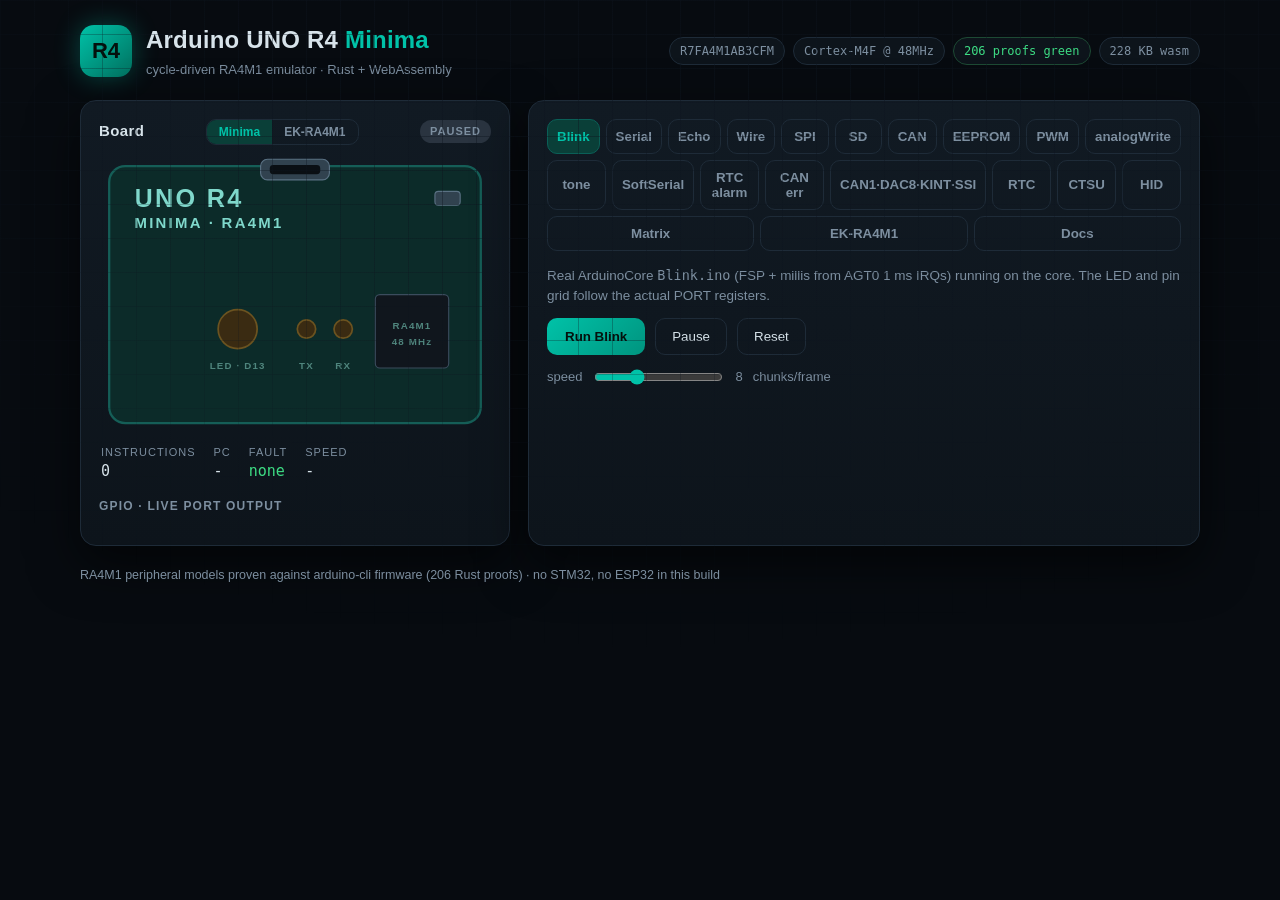
==== demo/index.html @ 968eb348 "Audit: SSI1 slot+proof, GPT OPS/POEG + R_DMA stubs+proof (206+79 green) Full R7FA4M1AB.h census: eve" ====
<!DOCTYPE html>
<html lang="en">
<head>
<meta charset="utf-8">
<meta name="viewport" content="width=device-width, initial-scale=1">
<link rel="icon" href="data:image/svg+xml,%3Csvg xmlns='http://www.w3.org/2000/svg' viewBox='0 0 64 64'%3E%3Crect width='64' height='64' rx='14' fill='%230e7490'/%3E%3Ctext x='32' y='42' font-family='monospace' font-size='28' font-weight='bold' text-anchor='middle' fill='white'%3ER4%3C/text%3E%3C/svg%3E">
<title>UNO R4 Minima — In-Browser Emulator</title>
<link rel="stylesheet" href="styles.css">
</head>
<body>
<div class="bg-grid"></div>
<header class="topbar">
  <div class="brand">
    <div class="brand-mark">R4</div>
    <div>
      <h1>Arduino UNO R4 <span>Minima</span></h1>
      <p class="sub">cycle-driven RA4M1 emulator &middot; Rust + WebAssembly</p>
    </div>
  </div>
  <div class="badges">
    <span class="badge">R7FA4M1AB3CFM</span>
    <span class="badge">Cortex-M4F @ 48MHz</span>
    <span class="badge ok">206 proofs green</span>
    <span class="badge" id="wasm-size">228 KB wasm</span>
  </div>
</header>

<main class="layout">
  <section class="card board-card">
    <div class="card-title">Board
      <span class="seg" role="group" aria-label="board target">
        <button id="tgt-minima" class="seg-btn active">Minima</button><button id="tgt-ek" class="seg-btn">EK-RA4M1</button>
      </span>
      <span id="run-state" class="state paused">paused</span></div>
    <div class="board-wrap">
      <svg class="board" viewBox="0 0 340 240" role="img" aria-label="UNO R4 Minima board">
        <defs>
          <radialGradient id="g">
            <stop offset="0%" stop-color="#ffb02e" stop-opacity="0.9"/>
            <stop offset="100%" stop-color="#ffb02e" stop-opacity="0"/>
          </radialGradient>
        </defs>        <rect x="8" y="8" width="324" height="224" rx="14" class="pcb"/>
        <rect x="8" y="8" width="324" height="224" rx="14" class="pcb-edge"/>
        <text x="30" y="44" class="silk big">UNO R4</text>
        <text x="30" y="62" class="silk">MINIMA &middot; RA4M1</text>
        <!-- USB-C -->
        <rect x="140" y="2" width="60" height="18" rx="6" class="usb"/>
        <rect x="148" y="7" width="44" height="8" rx="3" class="usb-hole"/>
        <!-- pin headers -->
        <g class="pins" id="hdr-top"></g>
        <g class="pins" id="hdr-bottom"></g>
        <!-- reset button -->
        <rect x="292" y="30" width="22" height="12" rx="3" class="btn"/>
        <!-- main LED -->
        <circle id="led-main" cx="120" cy="150" r="17" class="led off"/>
        <circle id="led-glow" cx="120" cy="150" r="26" class="glow off"/>
        <text x="120" y="185" class="silk tiny" text-anchor="middle">LED &middot; D13</text>
        <!-- tx/rx leds -->
        <circle id="led-tx" cx="180" cy="150" r="8" class="led small off"/>
        <text x="180" y="185" class="silk tiny" text-anchor="middle">TX</text>
        <circle id="led-rx" cx="212" cy="150" r="8" class="led small off"/>
        <text x="212" y="185" class="silk tiny" text-anchor="middle">RX</text>
        <!-- mcu -->
        <rect x="240" y="120" width="64" height="64" rx="4" class="mcu"/>
        <text x="272" y="150" class="silk tiny" text-anchor="middle">RA4M1</text>
        <text x="272" y="164" class="silk tiny" text-anchor="middle">48 MHz</text>
      </svg>
    </div>
    <div class="stats">
      <div class="stat"><label>instructions</label><span id="stat-steps">0</span></div>
      <div class="stat"><label>PC</label><span id="stat-pc" class="mono">-</span></div>
      <div class="stat"><label>fault</label><span id="stat-fault" class="mono ok">none</span></div>
      <div class="stat"><label>speed</label><span id="stat-mips" class="mono">-</span></div>
    </div>
    <div class="gpio">
      <div class="card-title small">GPIO &middot; live PORT output</div>
      <div id="gpio-grid" class="gpio-grid"></div>
    </div>
  </section>

  <section class="card io-card">
    <div class="tabs" role="tablist">
      <button class="tab active" data-tab="blink" role="tab">Blink</button>
      <button class="tab" data-tab="serial" role="tab">Serial</button>
      <button class="tab" data-tab="echo" role="tab">Echo</button>
      <button class="tab" data-tab="wire" role="tab">Wire</button>
      <button class="tab" data-tab="spi" role="tab">SPI</button>
      <button class="tab" data-tab="sd" role="tab">SD</button>
      <button class="tab" data-tab="can" role="tab">CAN</button>
      <button class="tab" data-tab="eep" role="tab">EEPROM</button>
      <button class="tab" data-tab="pwm" role="tab">PWM</button>
      <button class="tab" data-tab="aw" role="tab">analogWrite</button>
      <button class="tab" data-tab="tone" role="tab">tone</button>
      <button class="tab" data-tab="sser" role="tab">SoftSerial</button>
      <button class="tab" data-tab="rtcalm" role="tab">RTC alarm</button>
      <button class="tab" data-tab="canbo" role="tab">CAN err</button>
      <button class="tab" data-tab="misc" role="tab">CAN1·DAC8·KINT·SSI</button>
      <button class="tab" data-tab="rtc" role="tab">RTC</button>
      <button class="tab" data-tab="ctsu" role="tab">CTSU</button>
      <button class="tab" data-tab="hid" role="tab">HID</button>
      <button class="tab" data-tab="matrix" role="tab">Matrix</button>
      <button class="tab" data-tab="ek" role="tab">EK-RA4M1</button>
      <button class="tab" data-tab="docs" role="tab">Docs</button>
    </div>

    <div class="tabpane active" id="pane-blink">
      <p class="desc">Real ArduinoCore <span class="mono">Blink.ino</span> (FSP + millis from AGT0 1&nbsp;ms IRQs) running on the core. The LED and pin grid follow the actual PORT registers.</p>
      <div class="row">
        <button id="btn-blink-run" class="btn-acc">Run Blink</button>
        <button id="btn-pause" class="btn-ghost">Pause</button>
        <button id="btn-reset" class="btn-ghost">Reset</button>
      </div>
      <label class="slider">speed <input id="speed" type="range" min="1" max="24" value="8"> <span id="speed-v">8</span> chunks/frame</label>
    </div>

    <div class="tabpane" id="pane-serial">
      <p class="desc">Real <span class="mono">Serial</span> sketch over emulated USBFS: the page plays virtual host (attach &rarr; reset &rarr; descriptors &rarr; line coding &rarr; DTR), then <span class="mono">Serial.println("hello")</span> lands here.</p>
      <div class="row">
        <button id="btn-serial-run" class="btn-acc">Enumerate &amp; run</button>
        <button id="btn-serial-stop" class="btn-ghost">Stop</button>
      </div>
      <ol id="enum-steps" class="enum"></ol>
      <div id="term" class="term" aria-live="polite"></div>
    </div>

    <div class="tabpane" id="pane-echo">
      <p class="desc">Echo sketch: bytes you send travel host &rarr; bulk-OUT &rarr; <span class="mono">Serial.read</span> &rarr; <span class="mono">Serial.write</span> &rarr; bulk-IN &rarr; back here. Pipes are discovered from PIPECFG like a real host.</p>
      <div class="row">
        <button id="btn-echo-run" class="btn-acc">Enumerate echo</button>
      </div>
      <div class="row">
        <input id="echo-in" class="textin" placeholder="type bytes to echo…" maxlength="120" disabled>
        <button id="btn-echo-send" class="btn-acc" disabled>Send</button>
      </div>
      <div id="echo-log" class="term small"></div>
    </div>

    <div class="tabpane" id="pane-wire">
      <p class="desc">Wire master (IIC1) vs a bare-metal slave (IIC0 @ <span class="mono">0x42</span>): the master writes <span class="mono">0xBE</span>, the slave replies <span class="mono">0xEF</span>. Flags below are live MMIO — data registers are never touched (reading one would eat the firmware's byte).</p>
      <div class="row">
        <button id="btn-wire-run" class="btn-acc">Run Wire demo</button>
      </div>
      <ol id="wire-steps" class="enum"></ol>
      <div id="wire-verdict" class="term small"></div>
    </div>

    <div class="tabpane" id="pane-spi">
      <p class="desc">SPI0 master vs SPI1 slave on one chip: the slave stages <span class="mono">0x5A</span>, the master shifts <span class="mono">0xA5</span> — both bytes cross in one exchange. Status below is live MMIO.</p>
      <div class="row">
        <button id="btn-spi-run" class="btn-acc">Run SPI demo</button>
      </div>
      <ol id="spi-steps" class="enum"></ol>
      <div id="spi-verdict" class="term small"></div>
    </div>

    <div class="tabpane" id="pane-sd">
      <p class="desc">Virtual SD card in SPI mode: Arduino SPI runs the real init (CMD0/CMD8/ACMD41), reads block 0 (MBR signature), writes a pattern to block 1 and reads it back. The dump below is read straight off the virtual card afterwards.</p>
      <div class="row">
        <button id="btn-sd-run" class="btn-acc">Run SD demo</button>
      </div>
      <ol id="sd-steps" class="enum"></ol>
      <div id="sd-verdict" class="term small"></div>
    </div>

    <div class="tabpane" id="pane-can">
      <p class="desc">CAN0 self-test loopback into the RX FIFO: mailbox 0 transmits (SID <span class="mono">0x123</span>), the frame lands in the FIFO and is read back through the MB24 port. FIFO reads below never pop — only the firmware's RFPCR write does.</p>
      <div class="row">
        <button id="btn-can-run" class="btn-acc">Run CAN demo</button>
      </div>
      <ol id="can-steps" class="enum"></ol>
      <div id="can-verdict" class="term small"></div>
    </div>

    <div class="tabpane" id="pane-eep">
      <p class="desc">Arduino EEPROM library on the dataflash window: two bytes go through the real FSP erase/program path and are read back from <span class="mono">0x40100000</span> itself. The bytes below are live dataflash reads.</p>
      <div class="row">
        <button id="btn-eep-run" class="btn-acc">Run EEPROM demo</button>
      </div>
      <ol id="eep-steps" class="enum"></ol>
      <div id="eep-verdict" class="term small"></div>
    </div>

    <div class="tabpane" id="pane-pwm">
      <p class="desc">GPT0 PWM at 25% duty on D6 (P106): the pin follows the timer's compare output live — the grid cell blinks and the measured duty is shown. An LED cannot show duty, so the numbers are the verdict.</p>
      <div class="row">
        <button id="btn-pwm-run" class="btn-acc">Run PWM demo</button>
      </div>
      <ol id="pwm-steps" class="enum"></ol>
      <div id="pwm-verdict" class="term small"></div>
    </div>

    <div class="tabpane" id="pane-aw">
      <p class="desc">Real ArduinoCore <span class="mono">analogWrite(6, 64)</span> on GPT0 (490&nbsp;Hz, 8-bit): the sketch hits <span class="mono">R_GPT_DutyCycleSet</span>, which programs the GTCCRD buffer with GTBER transfer — the live GTPR/GTCCRB/GTIOR below are the verdict (bare-metal duty waveform is measured in the PWM tab).</p>
      <div class="row">
        <button id="btn-aw-run" class="btn-acc">Run analogWrite demo</button>
      </div>
      <ol id="aw-steps" class="enum"></ol>
      <div id="aw-verdict" class="term small"></div>
    </div>

    <div class="tabpane" id="pane-tone">
      <p class="desc">Real ArduinoCore <span class="mono">tone(LED_BUILTIN, 440)</span>: an FspTimer in PERIODIC mode toggles D13 from its overflow IRQ. The LED and grid cell follow live — the toggle is the verdict.</p>
      <div class="row">
        <button id="btn-tone-run" class="btn-acc">Run tone demo</button>
      </div>
      <ol id="tone-steps" class="enum"></ol>
      <div id="tone-verdict" class="term small"></div>
    </div>

    <div class="tabpane" id="pane-sser">
      <p class="desc">Real ArduinoCore <span class="mono">SoftwareSerial</span> loopback at 9600 baud: TX on D3 (P104) is wired on-page to RX on D2 (P105, IRQ0); GPT4/GPT5 timers plus DMAC0/DMAC1 move one PCNTR sample per half-bit. The sketch sends <span class="mono">0xA5</span> and prints <span class="mono">got=A5</span> on Serial1 — the terminal below shows it.</p>
      <div class="row">
        <button id="btn-sser-run" class="btn-acc">Run SoftSerial demo</button>
      </div>
      <ol id="sser-steps" class="enum"></ol>
      <div id="sser-verdict" class="term small"></div>
    </div>

    <div class="tabpane" id="pane-rtcalm">
      <p class="desc">Real ArduinoCore <span class="mono">RTC.setAlarmCallback</span> (seconds-match at :00): the sketch sets 11:59:55 and the alarm callback lights D13 when the match crosses. The register verdict is edge-latched — one IRQ per :00 crossing, not a level re-fire.</p>
      <div class="row">
        <button id="btn-rtcalm-run" class="btn-acc">Run RTC alarm demo</button>
      </div>
      <ol id="rtcalm-steps" class="enum"></ol>
      <div id="rtcalm-verdict" class="term small"></div>
    </div>

    <div class="tabpane" id="pane-canbo">
      <p class="desc">CAN bus-off recovery on the real Arduino_CAN stack: the sketch transmits in a loop and checks <span class="mono">isError()</span>. The page injects a TX error storm (TEC saturates, BOEF latches), recovers via halt&rarr;operation (counters reset, TX completes again). The LED is the verdict.</p>
      <div class="row">
        <button id="btn-canbo-run" class="btn-acc">Run CAN error demo</button>
      </div>
      <ol id="canbo-steps" class="enum"></ol>
      <div id="canbo-verdict" class="term small"></div>
    </div>

    <div class="tabpane" id="pane-misc">
      <p class="desc">Four small bare-metal proofs with no Arduino consumer, each ending on the LED: CAN1 polled self-test loopback (no ELC events on CAN1), DAC8 retain + DAM gate, KINT key-3 press via the virtual key jig, SSI0 TX-drain/RX-pattern round-trip. One runner, four verdicts.</p>
      <div class="row">
        <button id="btn-misc-run" class="btn-acc">Run CAN1·DAC8·KINT·SSI demo</button>
      </div>
      <ol id="misc-steps" class="enum"></ol>
      <div id="misc-verdict" class="term small"></div>
    </div>

    <div class="tabpane" id="pane-rtc">
      <p class="desc">Real-time clock on real FSP: the sketch sets 11:59:58 and the core ticks seconds. The clock below is read live from the BCD counters — watch it roll over to 12:00.</p>
      <div class="row">
        <button id="btn-rtc-run" class="btn-acc">Run RTC demo</button>
      </div>
      <div id="rtc-clock" class="term small">--:--:--</div>
      <ol id="rtc-steps" class="enum"></ol>
      <div id="rtc-verdict" class="term small"></div>
    </div>

    <div class="tabpane" id="pane-ctsu">
      <p class="desc">Capacitive touch in mutual mode (RX ch5 / TX ch3): trigger, read the sensor + reference counters live, compare against the deterministic default. No touch hardware needed.</p>
      <div class="row">
        <button id="btn-ctsu-run" class="btn-acc">Run CTSU demo</button>
      </div>
      <ol id="ctsu-steps" class="enum"></ol>
      <div id="ctsu-verdict" class="term small"></div>
    </div>

    <div class="tabpane" id="pane-hid">
      <p class="desc">USB HID keyboard through real TinyUSB: enumerate (CDC+HID), read the boot-keyboard report descriptor, send SET_IDLE — then the sketch's 'a' key report arrives on the interrupt pipe and the key shows below.</p>
      <div class="row">
        <button id="btn-hid-run" class="btn-acc">Enumerate HID keyboard</button>
      </div>
      <ol id="hid-steps" class="enum"></ol>
      <div id="hid-key" class="term small">-</div>
      <div id="hid-verdict" class="term small"></div>
    </div>

    <div class="tabpane" id="pane-matrix">
      <p class="desc">12&times;8 LED matrix, charlieplexed on real GPIO (the same 11 pins as hardware): the sketch multiplexes a smiley faster than the eye. The grid below accumulates lit LEDs with persistence — like vision does. No panel on Minima; the pattern is the verdict.</p>
      <div class="row">
        <button id="btn-matrix-run" class="btn-acc">Run Matrix demo</button>
      </div>
      <div id="matrix-grid" class="matrix-grid"></div>
      <ol id="matrix-steps" class="enum"></ol>
      <div id="matrix-verdict" class="term small"></div>
    </div>

    <div class="tabpane" id="pane-ek">
      <p class="desc">Bare-metal EK-RA4M1 target (R7FA4M1AB3CFP, same RA4M1 silicon as Minima in a 100-pin LQFP): no Arduino bootloader — flash boots at <span class="mono">0x00000000</span> — and the user LED1 is on <span class="mono">P106</span> (EK manual &sect;5.4.4), not Minima's P111/D13. This runs the zero-boot P106 proof live; flip the Board selector above to EK-RA4M1 to watch LED1 follow PORT1.6 on the grid.</p>
      <div class="row">
        <button id="btn-ek-run" class="btn-acc">Run EK-RA4M1 demo</button>
      </div>
      <ol id="ek-steps" class="enum"></ol>
      <div id="ek-verdict" class="term small"></div>
    </div>

    <div class="tabpane" id="pane-docs">
      <p class="desc">What this emulator covers: every row is a feature of the Arduino UNO R4 Minima variant (RA4M1), whether the silicon has it, what the emulator does with it, and how it is proven. Full proofs live in the repo (<span class="mono">cargo test</span>, 206 + 79 green).</p>
      <div class="doctable-wrap"><table class="doctable">
        <thead><tr><th>Feature</th><th>Minima HW</th><th>Status</th><th>Proof / note</th></tr></thead>
        <tbody>
        <tr><td>Cortex-M4F CPU</td><td>yes</td><td class="st-done">Done</td><td>128 legacy decoder tests</td></tr>
        <tr><td>NVIC / SysTick / SCB / MPU / FPU</td><td>yes</td><td class="st-done">Done</td><td>reused ARM models; VTOR keeps bits[31:7]</td></tr>
        <tr><td>SYSTEM / MSTP / ICU / ELC</td><td>yes</td><td class="st-done">Done</td><td>IELSR routing incl. DTCE; pin-edge injection</td></tr>
        <tr><td>PORT + PFS GPIO</td><td>yes</td><td class="st-done">Done</td><td>real PCNTR layout; live grid on this page</td></tr>
        <tr><td>attachInterrupt</td><td>yes</td><td class="st-done">Done</td><td>all 16 lines, button-sketch proof</td></tr>
        <tr><td>SCI0-9 UART</td><td>yes</td><td class="st-done">Done</td><td>byte-exact; Serial + Serial1 (SCI2) proofs</td></tr>
        <tr><td>SCI simple-SPI</td><td>yes</td><td class="st-done">Done</td><td>shift + loopback jig</td></tr>
        <tr><td>SPI0/1 master</td><td>yes (D11-13 = ch1)</td><td class="st-done">Done</td><td>polled SPRF + loopback; SPI tab</td></tr>
        <tr><td>SPI slave</td><td>mode</td><td class="st-done">Done</td><td>MSTR=0 staging + exchange; SPI tab</td></tr>
        <tr><td>Virtual SD (SPI mode)</td><td>card-dependent</td><td class="st-done">Done</td><td>CMD0/8/55/41/58/17/24; SD tab + MBR dump</td></tr>
        <tr><td>I2C master</td><td>yes (Wire = IIC1)</td><td class="st-done">Done</td><td>EEPROM slave @0x50; Wire tab</td></tr>
        <tr><td>I2C slave</td><td>mode</td><td class="st-done">Done</td><td>shared-bus fabric; Wire tab</td></tr>
        <tr><td>GPT0-13</td><td>yes</td><td class="st-done">Done</td><td>real offsets; wrap/compare/overflow events</td></tr>
        <tr><td>GPT PWM output</td><td>yes (D3/D5/D6/D9/D10/D11)</td><td class="st-done">Done</td><td>GTIO function 0 via PFS; 25% duty on D6; PWM tab</td></tr>
        <tr><td>AGT0-5</td><td>yes</td><td class="st-done">Done</td><td>1 ms IRQs drive millis() in Blink</td></tr>
        <tr><td>ADC14 / DAC12 / RTC+alarm</td><td>yes</td><td class="st-done">Done</td><td>convert, retained output, BCD rollover + event 38</td></tr>
        <tr><td>DMAC memcopy / DTC repeat</td><td>yes</td><td class="st-done">Done</td><td>sync path; GPT-&gt;DAC firmware proof</td></tr>
        <tr><td>WDT / IWDT</td><td>yes</td><td class="st-done">Done</td><td>refresh-holds + expiry-latches proofs</td></tr>
        <tr><td>CRC / DOC / OPAMP / ACMP</td><td>yes</td><td class="st-done">Done</td><td>IEEE-802.3, follower + compare</td></tr>
        <tr><td>USBFS CDC serial</td><td>yes (native USB)</td><td class="st-done">Done</td><td>enumerate / hello / echo; Serial + Echo tabs</td></tr>
        <tr><td>USB HID keyboard</td><td>yes</td><td class="st-done">Done</td><td>report descriptor + INT-IN report proof</td></tr>
        <tr><td>USB suspend / resume</td><td>yes</td><td class="st-done">Done</td><td>DVSQ SUSPx, RESM, weak-callback proof</td></tr>
        <tr><td>CTSU self + mutual touch</td><td>yes</td><td class="st-done">Done</td><td>counters + END event</td></tr>
        <tr><td>CAN0 mailbox + FIFO + errors</td><td>yes (CAN1: no events)</td><td class="st-done">Done</td><td>loopback, MB24 FIFO, isError proof; CAN tab</td></tr>
        <tr><td>analogWrite (GPT0 PWM API)</td><td>yes (D6 = GTIOCB)</td><td class="st-done">Done</td><td>GTCCRD buffer + GTBER transfer; analogWrite tab</td></tr>
        <tr><td>tone() (GPT PERIODIC IRQ)</td><td>yes</td><td class="st-done">Done</td><td>440 Hz toggle on D13; tone tab</td></tr>
        <tr><td>SoftwareSerial 9600 loopback</td><td>lib (GPIO+GPT+DMAC)</td><td class="st-done">Done</td><td>0xA5 TX→RX via soft wire; SoftSerial tab</td></tr>
        <tr><td>CAN1 mailbox</td><td>yes (no ELC events)</td><td class="st-done">Done</td><td>polled self-test loopback proof</td></tr>
        <tr><td>DAC8 8-bit</td><td>yes (no Arduino API)</td><td class="st-done">Done</td><td>retain + DAM gate proof</td></tr>
        <tr><td>TSN calibration</td><td>yes</td><td class="st-done">Done</td><td>fixed trim constants proof</td></tr>
        <tr><td>SLCDC segment LCD</td><td>yes (no panel)</td><td class="st-done">Done</td><td>regs + 64B display RAM proof</td></tr>
        <tr><td>KINT key interrupt</td><td>yes</td><td class="st-done">Done</td><td>key-press jig into event 69 + proof</td></tr>
        <tr><td>SSI0 audio FIFO</td><td>yes (I2S lib broken)</td><td class="st-done">Done</td><td>TX drain + RX pattern proof</td></tr>
        <tr><td>SSI1 audio FIFO</td><td>yes (FSP mask = SSI0 only)</td><td class="st-done">Done</td><td>same model, own slot/FIFOs; register proof</td></tr>
        <tr><td>GPT OPS / POEG0-3 / R_DMA</td><td>stubs (no Arduino consumer)</td><td class="st-done">Done</td><td>accept-and-retain; register proof</td></tr>
        <tr><td>LED matrix 12x8</td><td>GPIO-driven</td><td class="st-done">Done</td><td>charlieplex render; smiley proof + Matrix tab</td></tr>
        <tr><td>Dataflash 8KB + FACI</td><td>yes</td><td class="st-done">Done</td><td>program/erase/blankcheck; EEPROM tab</td></tr>
        <tr><td>Arduino EEPROM lib</td><td>via dataflash</td><td class="st-done">Done</td><td>round-trip proof; EEPROM tab</td></tr>
        <tr><td>I2S audio (SSI)</td><td>no driver</td><td class="st-no">Left</td><td>in-tree I2S lib does not compile (no r_i2s_api.h)</td></tr>
        <tr><td>USB MSC storage</td><td>no</td><td class="st-no">Left</td><td>no Arduino lib; CFG_TUD_MSC=0</td></tr>
        <tr><td>FAT / LittleFS on-chip</td><td>constrained</td><td class="st-no">Left</td><td>FAT needs ≥32KB; LFS metadata exceeds 8KB dataflash</td></tr>
        <tr><td>SDHI 4-bit SD host</td><td>no (not on RA4M1)</td><td class="st-no">Left</td><td>no peripheral; SDCard lib unpackaged</td></tr>
        <tr><td>RTC alarm (Arduino lib)</td><td>yes</td><td class="st-done">Done</td><td>setAlarmCallback :00 match + callback; RTC alarm tab</td></tr>
        <tr><td>CAN bus-off recovery</td><td>yes</td><td class="st-done">Done</td><td>BOEF + halt-clear + TX again; CAN err tab</td></tr>
        <tr><td>EK-RA4M1 bare-metal target</td><td>eval kit (same silicon)</td><td class="st-done">Done</td><td>zero-boot + P106 LED1; EK-RA4M1 tab + board selector</td></tr>
        <tr><td>WiFi / ESP32-S3</td><td>WiFi board only</td><td class="st-part">Parked</td><td>waiting on S3 code</td></tr>
        <tr><td>CAN1 / DAC8 / TSN / LCD / KINT</td><td>no / unused</td><td class="st-part">Unmapped</td><td>deliberate; Arduino boot touches none</td></tr>
        </tbody>
      </table></div>
      <p class="desc">Verify locally: <span class="mono">cargo test --manifest-path core/ra4m1-periph-wasm/Cargo.toml --lib -- --test-threads=1</span> and the small core likewise. Every Demo tab above replays its proof firmware live in this page.</p>
    </div>

    <div id="banner" class="banner hidden"></div>
  </section>
</main>

<footer>
  <span>RA4M1 peripheral models proven against arduino-cli firmware (206 Rust proofs) &middot; no STM32, no ESP32 in this build</span>
</footer>

<script type="module" src="app.js"></script>
</body>
</html>
---- demo/styles.css ----
:root {
  --bg: #070b10;
  --panel: #0d141b;
  --panel2: #111a23;
  --line: #1e2b38;
  --ink: #d7e3ea;
  --dim: #7d8fa0;
  --teal: #00c2a8;
  --teal-dim: #0a5f57;
  --amber: #ffb02e;
  --red: #ff5d5d;
  --green: #3ddc84;
  --mono: ui-monospace, "Cascadia Mono", "JetBrains Mono", Menlo, Consolas, monospace;
}
* { box-sizing: border-box; }
body {
  margin: 0; background: var(--bg); color: var(--ink);
  font: 15px/1.5 -apple-system, "Segoe UI", Inter, Roboto, sans-serif;
  min-height: 100vh;
}
.bg-grid {
  position: fixed; inset: 0; pointer-events: none;
  background-image: linear-gradient(#0e162066 1px, transparent 1px),
    linear-gradient(90deg, #0e162066 1px, transparent 1px);
  background-size: 34px 34px;
  mask-image: radial-gradient(ellipse 90% 80% at 50% 0%, black 30%, transparent 90%);
}
.topbar {
  display: flex; justify-content: space-between; align-items: center;
  gap: 16px; flex-wrap: wrap;
  padding: 22px 30px 14px; max-width: 1180px; margin: 0 auto;
}
.brand { display: flex; gap: 14px; align-items: center; }
.brand-mark {
  width: 52px; height: 52px; border-radius: 14px;
  background: linear-gradient(135deg, #00c2a8, #00705f);
  color: #04110d; font-weight: 800; font-size: 22px;
  display: flex; align-items: center; justify-content: center;
  box-shadow: 0 0 26px #00c2a855;
}
h1 { font-size: 24px; margin: 0; letter-spacing: .2px; }
h1 span { color: var(--teal); font-weight: 600; }
.sub { margin: 2px 0 0; color: var(--dim); font-size: 13px; }
.badges { display: flex; gap: 8px; flex-wrap: wrap; }
.badge {
  font-size: 12px; color: var(--dim); border: 1px solid var(--line);
  padding: 4px 10px; border-radius: 20px; background: var(--panel);
  font-family: var(--mono);
}
.badge.ok { color: var(--green); border-color: #1d4a34; }
.layout {
  display: grid; grid-template-columns: 430px 1fr; gap: 18px;
  max-width: 1180px; margin: 0 auto; padding: 6px 30px 20px;
}
@media (max-width: 980px) { .layout { grid-template-columns: 1fr; } }
.card {
  background: linear-gradient(180deg, var(--panel2), var(--panel));
  border: 1px solid var(--line); border-radius: 16px;
  padding: 18px; box-shadow: 0 18px 50px #0009;
}
.card-title { font-weight: 700; letter-spacing: .4px; margin-bottom: 12px; display: flex; justify-content: space-between; align-items: center; }
.card-title.small { font-size: 12px; color: var(--dim); text-transform: uppercase; letter-spacing: 1.2px; }
.seg { display: inline-flex; border: 1px solid var(--line); border-radius: 10px; overflow: hidden; }
.seg-btn { background: transparent; border: 0; color: var(--dim); font-weight: 700; font-size: 12px; padding: 5px 12px; cursor: pointer; }
.seg-btn.active { background: #0a3f38; color: var(--teal); }
.mono { font-family: var(--mono); }
.state { font-size: 11px; padding: 3px 10px; border-radius: 12px; text-transform: uppercase; letter-spacing: 1px; }
.state.paused { background: #2a3440; color: var(--dim); }
.state.running { background: #0a3f38; color: var(--teal); box-shadow: 0 0 12px #00c2a844; }
.state.fault { background: #4a1717; color: var(--red); }
.board-wrap { display: flex; justify-content: center; }
.board { width: 100%; max-width: 390px; }
.pcb { fill: #0c2b29; }
.pcb-edge { fill: none; stroke: #155e57; stroke-width: 2; }
.silk { fill: #7fd8cb; font: 600 13px sans-serif; letter-spacing: 2px; }
.silk.tiny { font-size: 8.5px; letter-spacing: 1px; fill: #4f857d; }
.silk.big { font-size: 22px; font-weight: 800; }
.usb { fill: #31424f; stroke: #5a7183; }
.usb-hole { fill: #0a0f14; }
.pins circle { fill: #c9a227; }
.btn { fill: #31424f; stroke: #5a7183; }
.mcu { fill: #10161d; stroke: #3b4c5d; }
.led { fill: #3a2b12; stroke: #6b5320; stroke-width: 1.5; transition: fill .12s; }
.led.on { fill: var(--amber); stroke: #ffd88a; }
.led.small.on { fill: #57c7ff; stroke: #bfe9ff; }
.glow { fill: url(#g); opacity: 0; transition: opacity .12s; }
.glow.on { opacity: .85; }
.stats { display: flex; gap: 18px; margin: 12px 2px 4px; }
.stat label { display: block; font-size: 11px; color: var(--dim); text-transform: uppercase; letter-spacing: 1px; }
.stat span { font-family: var(--mono); font-size: 15px; }
.ok { color: var(--green); } .bad { color: var(--red); }
.gpio { margin-top: 14px; }
.gpio-grid { display: grid; grid-template-columns: repeat(16, 1fr); gap: 5px; }
.pin { aspect-ratio: 1; border-radius: 50%; background: #1a2530; border: 1px solid #243140; transition: all .12s; }
.pin.hi { background: var(--amber); border-color: #ffd88a; box-shadow: 0 0 8px #ffb02e88; }
.pin.chg { outline: 1px solid var(--teal); }
.tabs { display: flex; gap: 6px; margin-bottom: 14px; flex-wrap: wrap; }
.tab {
  flex: 1; padding: 9px; border-radius: 10px; border: 1px solid var(--line);
  background: transparent; color: var(--dim); font-weight: 700; cursor: pointer;
}
.tab.active { background: #0a3f38; color: var(--teal); border-color: var(--teal-dim); }
.tabpane { display: none; }
.tabpane.active { display: block; }
.desc { color: var(--dim); font-size: 13.5px; margin: 0 0 12px; }
.row { display: flex; gap: 10px; margin-bottom: 12px; flex-wrap: wrap; }
.btn-acc {
  background: linear-gradient(135deg, #00c2a8, #00947f); border: 0; color: #04110d;
  font-weight: 800; padding: 10px 18px; border-radius: 10px; cursor: pointer;
  white-space: nowrap;
}
.btn-acc:disabled { opacity: .4; cursor: default; }
.btn-ghost {
  background: transparent; border: 1px solid var(--line); color: var(--ink);
  padding: 10px 16px; border-radius: 10px; cursor: pointer;
  white-space: nowrap;
}
.slider { display: flex; align-items: center; gap: 10px; color: var(--dim); font-size: 13px; }
.slider input { accent-color: var(--teal); }
.term {
  background: #05080c; border: 1px solid var(--line); border-radius: 10px;
  font-family: var(--mono); font-size: 13px; min-height: 150px; max-height: 300px;
  overflow-y: auto; padding: 12px; white-space: pre-wrap; color: #9fe8c9;
}
.term.small { min-height: 90px; }
.term .sys { color: #5f7a8c; }
.term .okline { color: var(--green); font-weight: 700; }
.enum { list-style: none; margin: 0 0 12px; padding: 0; font-size: 13px; max-height: 210px; overflow-y: auto; }
.enum li { padding: 3px 0 3px 24px; position: relative; color: var(--dim); }
.enum li::before { content: "○"; position: absolute; left: 4px; color: var(--dim); }
.enum li.run { color: var(--ink); } .enum li.run::before { content: "◌"; color: var(--amber); }
.enum li.done { color: var(--green); } .enum li.done::before { content: "●"; color: var(--green); }
.matrix-grid { display: grid; grid-template-columns: repeat(12, 1fr); gap: 5px; max-width: 340px; margin: 0 0 12px; }
.matrix-grid .mx { aspect-ratio: 1; border-radius: 50%; background: #182633; transition: background 0.08s, box-shadow 0.08s; }
.matrix-grid .mx.hi { background: var(--amber); box-shadow: 0 0 8px var(--amber); }
.doctable-wrap { overflow-x: auto; margin: 0 0 12px; border: 1px solid var(--line); border-radius: 10px; }
.doctable { width: 100%; border-collapse: collapse; font-size: 13px; }
.doctable th, .doctable td { text-align: left; padding: 7px 10px; border-bottom: 1px solid var(--line); vertical-align: top; }
.doctable thead th { color: var(--dim); font-weight: 600; font-size: 12px; text-transform: uppercase; letter-spacing: 0.04em; background: var(--panel2); }
.doctable tbody tr:last-child td { border-bottom: none; }
.doctable td:nth-child(2), .doctable td:nth-child(3) { white-space: nowrap; }
.doctable .st-done { color: var(--green); font-weight: 700; }
.doctable .st-part { color: var(--amber); font-weight: 700; }
.doctable .st-no { color: var(--dim); font-weight: 700; }
.doctable td:nth-child(4) { color: var(--dim); }
.textin {
  flex: 1; background: #05080c; border: 1px solid var(--line); color: var(--ink);
  border-radius: 10px; padding: 10px 12px; font-family: var(--mono); font-size: 13px;
}
.textin:disabled { opacity: .45; }
.banner { margin-top: 12px; padding: 10px 14px; border-radius: 10px; font-size: 13px; }
.banner.hidden { display: none; }
.banner.err { background: #3a1414; border: 1px solid #7a2a2a; color: #ff9d9d; }
.banner.info { background: #0a2f3f; border: 1px solid #1d556e; color: #9adcff; }
footer { max-width: 1180px; margin: 0 auto; padding: 0 30px 26px; color: var(--dim); font-size: 12.5px; }
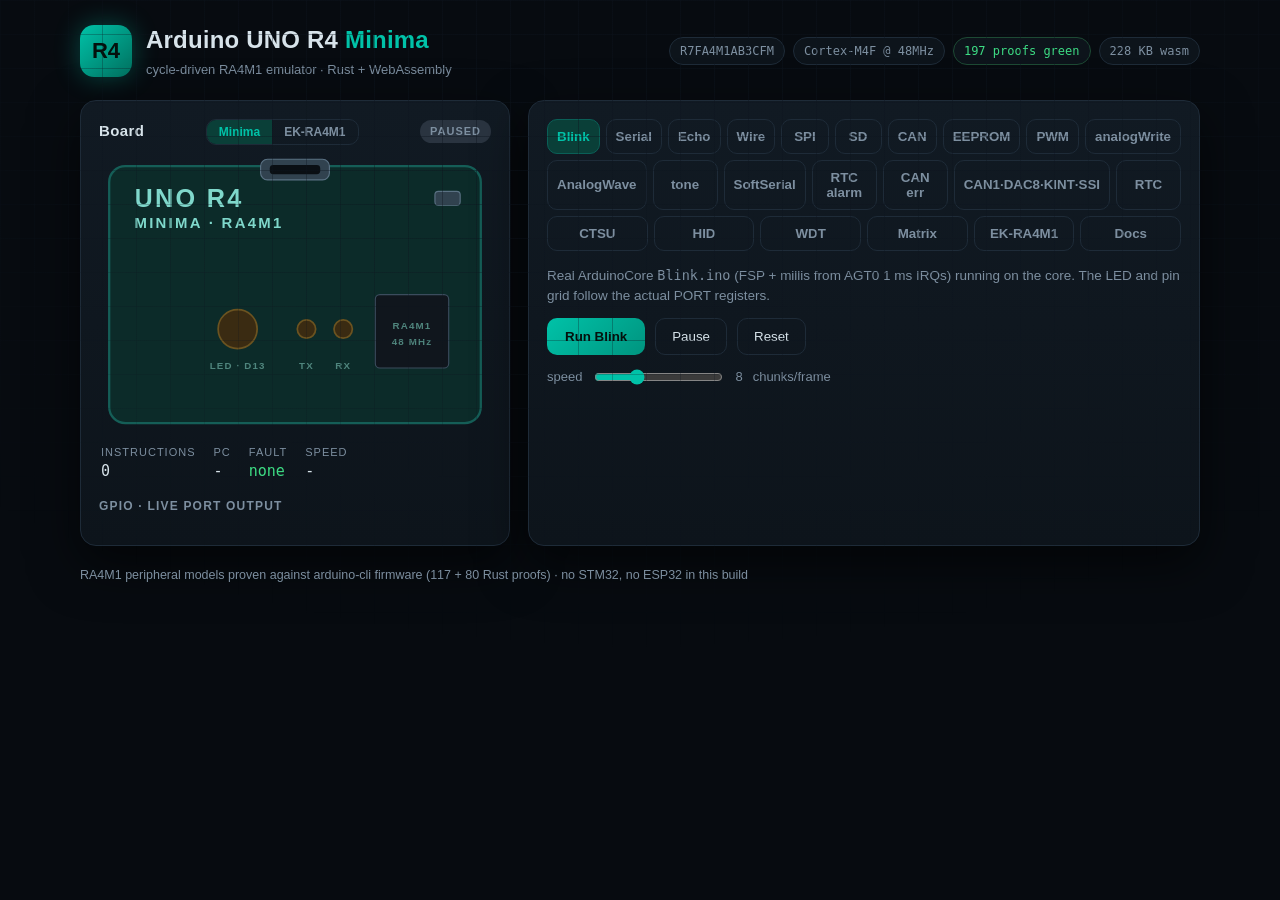
==== commit 036b858d: "Demo: AnalogWave + WDT tabs, Serial suspend/resume tail, doc counts fixed (23 tabs, 117+80)" ====
--- a/demo/index.html
+++ b/demo/index.html
@@ -20,7 +20,7 @@
   <div class="badges">
     <span class="badge">R7FA4M1AB3CFM</span>
     <span class="badge">Cortex-M4F @ 48MHz</span>
-    <span class="badge ok">206 proofs green</span>
+    <span class="badge ok">197 proofs green</span>
     <span class="badge" id="wasm-size">228 KB wasm</span>
   </div>
 </header>
@@ -90,6 +90,7 @@
       <button class="tab" data-tab="eep" role="tab">EEPROM</button>
       <button class="tab" data-tab="pwm" role="tab">PWM</button>
       <button class="tab" data-tab="aw" role="tab">analogWrite</button>
+      <button class="tab" data-tab="aws" role="tab">AnalogWave</button>
       <button class="tab" data-tab="tone" role="tab">tone</button>
       <button class="tab" data-tab="sser" role="tab">SoftSerial</button>
       <button class="tab" data-tab="rtcalm" role="tab">RTC alarm</button>
@@ -98,6 +99,7 @@
       <button class="tab" data-tab="rtc" role="tab">RTC</button>
       <button class="tab" data-tab="ctsu" role="tab">CTSU</button>
       <button class="tab" data-tab="hid" role="tab">HID</button>
+      <button class="tab" data-tab="wdt" role="tab">WDT</button>
       <button class="tab" data-tab="matrix" role="tab">Matrix</button>
       <button class="tab" data-tab="ek" role="tab">EK-RA4M1</button>
       <button class="tab" data-tab="docs" role="tab">Docs</button>
@@ -114,13 +116,15 @@
     </div>
 
     <div class="tabpane" id="pane-serial">
-      <p class="desc">Real <span class="mono">Serial</span> sketch over emulated USBFS: the page plays virtual host (attach &rarr; reset &rarr; descriptors &rarr; line coding &rarr; DTR), then <span class="mono">Serial.println("hello")</span> lands here.</p>
+      <p class="desc">Real <span class="mono">Serial</span> sketch over emulated USBFS: the page plays virtual host (attach &rarr; reset &rarr; descriptors &rarr; line coding &rarr; DTR), then <span class="mono">Serial.println("hello")</span> lands here. Afterwards the bus idles into suspend (LED on) and resumes on activity (LED off) — the suspend/resume verdict.</p>
       <div class="row">
         <button id="btn-serial-run" class="btn-acc">Enumerate &amp; run</button>
         <button id="btn-serial-stop" class="btn-ghost">Stop</button>
       </div>
       <ol id="enum-steps" class="enum"></ol>
       <div id="term" class="term" aria-live="polite"></div>
+      <ol id="susp-steps" class="enum"></ol>
+      <div id="susp-verdict" class="term small"></div>
     </div>
 
     <div class="tabpane" id="pane-echo">
@@ -196,6 +200,15 @@
       </div>
       <ol id="aw-steps" class="enum"></ol>
       <div id="aw-verdict" class="term small"></div>
+    </div>
+
+    <div class="tabpane" id="pane-aws">
+      <p class="desc">Real ArduinoCore <span class="mono">analogWave.sine(10)</span>: an FspTimer PERIODIC overflow drives R_DTC repeat transfers of 24 sine samples into DAC12 DADR — the live DADR readout below is the verdict (the sine value, not a pin).</p>
+      <div class="row">
+        <button id="btn-aws-run" class="btn-acc">Run AnalogWave demo</button>
+      </div>
+      <ol id="aws-steps" class="enum"></ol>
+      <div id="aws-verdict" class="term small"></div>
     </div>
 
     <div class="tabpane" id="pane-tone">
@@ -272,6 +285,15 @@
       <div id="hid-verdict" class="term small"></div>
     </div>
 
+    <div class="tabpane" id="pane-wdt">
+      <p class="desc">Watchdog on the real ArduinoCore <span class="mono">WDT</span> library: one sketch refreshes every 10&nbsp;ms forever (no reset may latch), the other starts the watchdog and never refreshes (reset must latch). The model flag below is the verdict.</p>
+      <div class="row">
+        <button id="btn-wdt-run" class="btn-acc">Run WDT demo</button>
+      </div>
+      <ol id="wdt-steps" class="enum"></ol>
+      <div id="wdt-verdict" class="term small"></div>
+    </div>
+
     <div class="tabpane" id="pane-matrix">
       <p class="desc">12&times;8 LED matrix, charlieplexed on real GPIO (the same 11 pins as hardware): the sketch multiplexes a smiley faster than the eye. The grid below accumulates lit LEDs with persistence — like vision does. No panel on Minima; the pattern is the verdict.</p>
       <div class="row">
@@ -292,11 +314,11 @@
     </div>
 
     <div class="tabpane" id="pane-docs">
-      <p class="desc">What this emulator covers: every row is a feature of the Arduino UNO R4 Minima variant (RA4M1), whether the silicon has it, what the emulator does with it, and how it is proven. Full proofs live in the repo (<span class="mono">cargo test</span>, 206 + 79 green).</p>
+      <p class="desc">What this emulator covers: every row is a feature of the Arduino UNO R4 Minima variant (RA4M1), whether the silicon has it, what the emulator does with it, and how it is proven. Full proofs live in the repo (<span class="mono">cargo test</span>, 117 + 80 green).</p>
       <div class="doctable-wrap"><table class="doctable">
         <thead><tr><th>Feature</th><th>Minima HW</th><th>Status</th><th>Proof / note</th></tr></thead>
         <tbody>
-        <tr><td>Cortex-M4F CPU</td><td>yes</td><td class="st-done">Done</td><td>128 legacy decoder tests</td></tr>
+        <tr><td>Cortex-M4F CPU</td><td>yes</td><td class="st-done">Done</td><td>37 legacy CPU/system tests</td></tr>
         <tr><td>NVIC / SysTick / SCB / MPU / FPU</td><td>yes</td><td class="st-done">Done</td><td>reused ARM models; VTOR keeps bits[31:7]</td></tr>
         <tr><td>SYSTEM / MSTP / ICU / ELC</td><td>yes</td><td class="st-done">Done</td><td>IELSR routing incl. DTCE; pin-edge injection</td></tr>
         <tr><td>PORT + PFS GPIO</td><td>yes</td><td class="st-done">Done</td><td>real PCNTR layout; live grid on this page</td></tr>
@@ -311,24 +333,25 @@
         <tr><td>GPT0-13</td><td>yes</td><td class="st-done">Done</td><td>real offsets; wrap/compare/overflow events</td></tr>
         <tr><td>GPT PWM output</td><td>yes (D3/D5/D6/D9/D10/D11)</td><td class="st-done">Done</td><td>GTIO function 0 via PFS; 25% duty on D6; PWM tab</td></tr>
         <tr><td>AGT0-5</td><td>yes</td><td class="st-done">Done</td><td>1 ms IRQs drive millis() in Blink</td></tr>
-        <tr><td>ADC14 / DAC12 / RTC+alarm</td><td>yes</td><td class="st-done">Done</td><td>convert, retained output, BCD rollover + event 38</td></tr>
-        <tr><td>DMAC memcopy / DTC repeat</td><td>yes</td><td class="st-done">Done</td><td>sync path; GPT-&gt;DAC firmware proof</td></tr>
-        <tr><td>WDT / IWDT</td><td>yes</td><td class="st-done">Done</td><td>refresh-holds + expiry-latches proofs</td></tr>
+        <tr><td>ADC14 / DAC12 / RTC+alarm</td><td>yes</td><td class="st-done">Done</td><td>convert, retained output, BCD rollover + event 38; RTC tab</td></tr>
+        <tr><td>DMAC memcopy / DTC repeat</td><td>yes</td><td class="st-done">Done</td><td>sync path; GPT-&gt;DAC proof + AnalogWave sine tab</td></tr>
+        <tr><td>WDT / IWDT</td><td>yes</td><td class="st-done">Done</td><td>refresh-holds + expiry-latches proofs; WDT tab</td></tr>
         <tr><td>CRC / DOC / OPAMP / ACMP</td><td>yes</td><td class="st-done">Done</td><td>IEEE-802.3, follower + compare</td></tr>
         <tr><td>USBFS CDC serial</td><td>yes (native USB)</td><td class="st-done">Done</td><td>enumerate / hello / echo; Serial + Echo tabs</td></tr>
-        <tr><td>USB HID keyboard</td><td>yes</td><td class="st-done">Done</td><td>report descriptor + INT-IN report proof</td></tr>
-        <tr><td>USB suspend / resume</td><td>yes</td><td class="st-done">Done</td><td>DVSQ SUSPx, RESM, weak-callback proof</td></tr>
-        <tr><td>CTSU self + mutual touch</td><td>yes</td><td class="st-done">Done</td><td>counters + END event</td></tr>
-        <tr><td>CAN0 mailbox + FIFO + errors</td><td>yes (CAN1: no events)</td><td class="st-done">Done</td><td>loopback, MB24 FIFO, isError proof; CAN tab</td></tr>
+        <tr><td>USB HID keyboard</td><td>yes</td><td class="st-done">Done</td><td>report descriptor + INT-IN report proof; HID tab</td></tr>
+        <tr><td>USB suspend / resume</td><td>yes</td><td class="st-done">Done</td><td>DVSQ SUSPx, RESM, weak-callback proof; Serial tab tail</td></tr>
+        <tr><td>CTSU self + mutual touch</td><td>yes</td><td class="st-done">Done</td><td>counters + END event; CTSU tab</td></tr>
+        <tr><td>CAN0 mailbox + FIFO + errors</td><td>yes (CAN1: no events)</td><td class="st-done">Done</td><td>loopback, MB24 FIFO, isError proof; CAN + CAN err tabs</td></tr>
         <tr><td>analogWrite (GPT0 PWM API)</td><td>yes (D6 = GTIOCB)</td><td class="st-done">Done</td><td>GTCCRD buffer + GTBER transfer; analogWrite tab</td></tr>
+        <tr><td>AnalogWave sine (GPT→DTC→DAC)</td><td>yes</td><td class="st-done">Done</td><td>analogWave.sine(10), 24 samples into DADR; AnalogWave tab</td></tr>
         <tr><td>tone() (GPT PERIODIC IRQ)</td><td>yes</td><td class="st-done">Done</td><td>440 Hz toggle on D13; tone tab</td></tr>
         <tr><td>SoftwareSerial 9600 loopback</td><td>lib (GPIO+GPT+DMAC)</td><td class="st-done">Done</td><td>0xA5 TX→RX via soft wire; SoftSerial tab</td></tr>
-        <tr><td>CAN1 mailbox</td><td>yes (no ELC events)</td><td class="st-done">Done</td><td>polled self-test loopback proof</td></tr>
-        <tr><td>DAC8 8-bit</td><td>yes (no Arduino API)</td><td class="st-done">Done</td><td>retain + DAM gate proof</td></tr>
+        <tr><td>CAN1 mailbox</td><td>yes (no ELC events)</td><td class="st-done">Done</td><td>polled self-test loopback proof; misc tab</td></tr>
+        <tr><td>DAC8 8-bit</td><td>yes (no Arduino API)</td><td class="st-done">Done</td><td>retain + DAM gate proof; misc tab</td></tr>
         <tr><td>TSN calibration</td><td>yes</td><td class="st-done">Done</td><td>fixed trim constants proof</td></tr>
         <tr><td>SLCDC segment LCD</td><td>yes (no panel)</td><td class="st-done">Done</td><td>regs + 64B display RAM proof</td></tr>
-        <tr><td>KINT key interrupt</td><td>yes</td><td class="st-done">Done</td><td>key-press jig into event 69 + proof</td></tr>
-        <tr><td>SSI0 audio FIFO</td><td>yes (I2S lib broken)</td><td class="st-done">Done</td><td>TX drain + RX pattern proof</td></tr>
+        <tr><td>KINT key interrupt</td><td>yes</td><td class="st-done">Done</td><td>key-press jig into event 69 + proof; misc tab</td></tr>
+        <tr><td>SSI0 audio FIFO</td><td>yes (I2S lib broken)</td><td class="st-done">Done</td><td>TX drain + RX pattern proof; misc tab</td></tr>
         <tr><td>SSI1 audio FIFO</td><td>yes (FSP mask = SSI0 only)</td><td class="st-done">Done</td><td>same model, own slot/FIFOs; register proof</td></tr>
         <tr><td>GPT OPS / POEG0-3 / R_DMA</td><td>stubs (no Arduino consumer)</td><td class="st-done">Done</td><td>accept-and-retain; register proof</td></tr>
         <tr><td>LED matrix 12x8</td><td>GPIO-driven</td><td class="st-done">Done</td><td>charlieplex render; smiley proof + Matrix tab</td></tr>
@@ -353,7 +376,7 @@
 </main>
 
 <footer>
-  <span>RA4M1 peripheral models proven against arduino-cli firmware (206 Rust proofs) &middot; no STM32, no ESP32 in this build</span>
+  <span>RA4M1 peripheral models proven against arduino-cli firmware (117 + 80 Rust proofs) &middot; no STM32, no ESP32 in this build</span>
 </footer>
 
 <script type="module" src="app.js"></script>
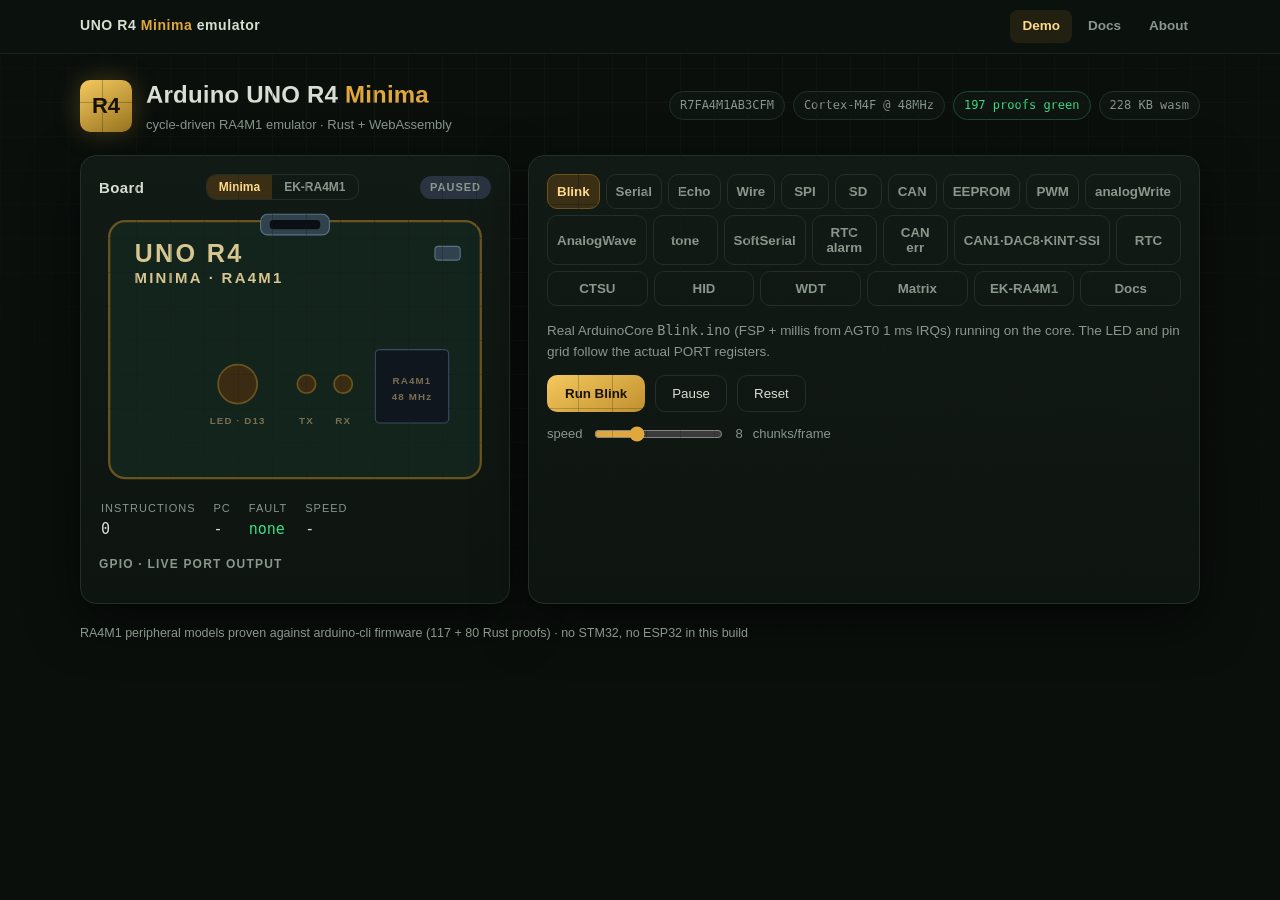
==== commit c001737a: "Frontend: brass-bench identity, Docs + About pages, demo stays live (23 tabs verified)" ====
--- a/demo/index.html
+++ b/demo/index.html
@@ -4,11 +4,22 @@
 <meta charset="utf-8">
 <meta name="viewport" content="width=device-width, initial-scale=1">
 <link rel="icon" href="data:image/svg+xml,%3Csvg xmlns='http://www.w3.org/2000/svg' viewBox='0 0 64 64'%3E%3Crect width='64' height='64' rx='14' fill='%230e7490'/%3E%3Ctext x='32' y='42' font-family='monospace' font-size='28' font-weight='bold' text-anchor='middle' fill='white'%3ER4%3C/text%3E%3C/svg%3E">
-<title>UNO R4 Minima — In-Browser Emulator</title>
+<title>UNO R4 Minima emulator — live demo</title>
 <link rel="stylesheet" href="styles.css">
 </head>
 <body>
+<a class="skip-link" href="#demo">Skip to demo</a>
 <div class="bg-grid"></div>
+<nav class="sitenav" aria-label="Site">
+  <div class="sitenav-in">
+    <a class="sitenav-brand" href="index.html">UNO R4 <b>Minima</b> emulator</a>
+    <div class="sitenav-links">
+      <a href="index.html" aria-current="page">Demo</a>
+      <a href="docs.html">Docs</a>
+      <a href="about.html">About</a>
+    </div>
+  </div>
+</nav>
 <header class="topbar">
   <div class="brand">
     <div class="brand-mark">R4</div>
@@ -25,7 +36,7 @@
   </div>
 </header>
 
-<main class="layout">
+<main class="layout" id="demo">
   <section class="card board-card">
     <div class="card-title">Board
       <span class="seg" role="group" aria-label="board target">
@@ -314,61 +325,17 @@
     </div>
 
     <div class="tabpane" id="pane-docs">
-      <p class="desc">What this emulator covers: every row is a feature of the Arduino UNO R4 Minima variant (RA4M1), whether the silicon has it, what the emulator does with it, and how it is proven. Full proofs live in the repo (<span class="mono">cargo test</span>, 117 + 80 green).</p>
+      <p class="desc">The full coverage table now lives on its own page so it can be read properly. <a href="docs.html">Open the Docs page</a> for every peripheral, the proof inventory, and how to build and test.</p>
       <div class="doctable-wrap"><table class="doctable">
         <thead><tr><th>Feature</th><th>Minima HW</th><th>Status</th><th>Proof / note</th></tr></thead>
         <tbody>
-        <tr><td>Cortex-M4F CPU</td><td>yes</td><td class="st-done">Done</td><td>37 legacy CPU/system tests</td></tr>
-        <tr><td>NVIC / SysTick / SCB / MPU / FPU</td><td>yes</td><td class="st-done">Done</td><td>reused ARM models; VTOR keeps bits[31:7]</td></tr>
-        <tr><td>SYSTEM / MSTP / ICU / ELC</td><td>yes</td><td class="st-done">Done</td><td>IELSR routing incl. DTCE; pin-edge injection</td></tr>
-        <tr><td>PORT + PFS GPIO</td><td>yes</td><td class="st-done">Done</td><td>real PCNTR layout; live grid on this page</td></tr>
-        <tr><td>attachInterrupt</td><td>yes</td><td class="st-done">Done</td><td>all 16 lines, button-sketch proof</td></tr>
-        <tr><td>SCI0-9 UART</td><td>yes</td><td class="st-done">Done</td><td>byte-exact; Serial + Serial1 (SCI2) proofs</td></tr>
-        <tr><td>SCI simple-SPI</td><td>yes</td><td class="st-done">Done</td><td>shift + loopback jig</td></tr>
-        <tr><td>SPI0/1 master</td><td>yes (D11-13 = ch1)</td><td class="st-done">Done</td><td>polled SPRF + loopback; SPI tab</td></tr>
-        <tr><td>SPI slave</td><td>mode</td><td class="st-done">Done</td><td>MSTR=0 staging + exchange; SPI tab</td></tr>
-        <tr><td>Virtual SD (SPI mode)</td><td>card-dependent</td><td class="st-done">Done</td><td>CMD0/8/55/41/58/17/24; SD tab + MBR dump</td></tr>
-        <tr><td>I2C master</td><td>yes (Wire = IIC1)</td><td class="st-done">Done</td><td>EEPROM slave @0x50; Wire tab</td></tr>
-        <tr><td>I2C slave</td><td>mode</td><td class="st-done">Done</td><td>shared-bus fabric; Wire tab</td></tr>
-        <tr><td>GPT0-13</td><td>yes</td><td class="st-done">Done</td><td>real offsets; wrap/compare/overflow events</td></tr>
         <tr><td>GPT PWM output</td><td>yes (D3/D5/D6/D9/D10/D11)</td><td class="st-done">Done</td><td>GTIO function 0 via PFS; 25% duty on D6; PWM tab</td></tr>
-        <tr><td>AGT0-5</td><td>yes</td><td class="st-done">Done</td><td>1 ms IRQs drive millis() in Blink</td></tr>
-        <tr><td>ADC14 / DAC12 / RTC+alarm</td><td>yes</td><td class="st-done">Done</td><td>convert, retained output, BCD rollover + event 38; RTC tab</td></tr>
+        <tr><td>AnalogWave sine (GPT→DTC→DAC)</td><td>yes</td><td class="st-done">Done</td><td>analogWave.sine(10), 24 samples into DADR; AnalogWave tab</td></tr>
         <tr><td>DMAC memcopy / DTC repeat</td><td>yes</td><td class="st-done">Done</td><td>sync path; GPT-&gt;DAC proof + AnalogWave sine tab</td></tr>
-        <tr><td>WDT / IWDT</td><td>yes</td><td class="st-done">Done</td><td>refresh-holds + expiry-latches proofs; WDT tab</td></tr>
-        <tr><td>CRC / DOC / OPAMP / ACMP</td><td>yes</td><td class="st-done">Done</td><td>IEEE-802.3, follower + compare</td></tr>
         <tr><td>USBFS CDC serial</td><td>yes (native USB)</td><td class="st-done">Done</td><td>enumerate / hello / echo; Serial + Echo tabs</td></tr>
-        <tr><td>USB HID keyboard</td><td>yes</td><td class="st-done">Done</td><td>report descriptor + INT-IN report proof; HID tab</td></tr>
-        <tr><td>USB suspend / resume</td><td>yes</td><td class="st-done">Done</td><td>DVSQ SUSPx, RESM, weak-callback proof; Serial tab tail</td></tr>
-        <tr><td>CTSU self + mutual touch</td><td>yes</td><td class="st-done">Done</td><td>counters + END event; CTSU tab</td></tr>
-        <tr><td>CAN0 mailbox + FIFO + errors</td><td>yes (CAN1: no events)</td><td class="st-done">Done</td><td>loopback, MB24 FIFO, isError proof; CAN + CAN err tabs</td></tr>
-        <tr><td>analogWrite (GPT0 PWM API)</td><td>yes (D6 = GTIOCB)</td><td class="st-done">Done</td><td>GTCCRD buffer + GTBER transfer; analogWrite tab</td></tr>
-        <tr><td>AnalogWave sine (GPT→DTC→DAC)</td><td>yes</td><td class="st-done">Done</td><td>analogWave.sine(10), 24 samples into DADR; AnalogWave tab</td></tr>
-        <tr><td>tone() (GPT PERIODIC IRQ)</td><td>yes</td><td class="st-done">Done</td><td>440 Hz toggle on D13; tone tab</td></tr>
-        <tr><td>SoftwareSerial 9600 loopback</td><td>lib (GPIO+GPT+DMAC)</td><td class="st-done">Done</td><td>0xA5 TX→RX via soft wire; SoftSerial tab</td></tr>
-        <tr><td>CAN1 mailbox</td><td>yes (no ELC events)</td><td class="st-done">Done</td><td>polled self-test loopback proof; misc tab</td></tr>
-        <tr><td>DAC8 8-bit</td><td>yes (no Arduino API)</td><td class="st-done">Done</td><td>retain + DAM gate proof; misc tab</td></tr>
-        <tr><td>TSN calibration</td><td>yes</td><td class="st-done">Done</td><td>fixed trim constants proof</td></tr>
-        <tr><td>SLCDC segment LCD</td><td>yes (no panel)</td><td class="st-done">Done</td><td>regs + 64B display RAM proof</td></tr>
-        <tr><td>KINT key interrupt</td><td>yes</td><td class="st-done">Done</td><td>key-press jig into event 69 + proof; misc tab</td></tr>
-        <tr><td>SSI0 audio FIFO</td><td>yes (I2S lib broken)</td><td class="st-done">Done</td><td>TX drain + RX pattern proof; misc tab</td></tr>
-        <tr><td>SSI1 audio FIFO</td><td>yes (FSP mask = SSI0 only)</td><td class="st-done">Done</td><td>same model, own slot/FIFOs; register proof</td></tr>
-        <tr><td>GPT OPS / POEG0-3 / R_DMA</td><td>stubs (no Arduino consumer)</td><td class="st-done">Done</td><td>accept-and-retain; register proof</td></tr>
-        <tr><td>LED matrix 12x8</td><td>GPIO-driven</td><td class="st-done">Done</td><td>charlieplex render; smiley proof + Matrix tab</td></tr>
-        <tr><td>Dataflash 8KB + FACI</td><td>yes</td><td class="st-done">Done</td><td>program/erase/blankcheck; EEPROM tab</td></tr>
-        <tr><td>Arduino EEPROM lib</td><td>via dataflash</td><td class="st-done">Done</td><td>round-trip proof; EEPROM tab</td></tr>
-        <tr><td>I2S audio (SSI)</td><td>no driver</td><td class="st-no">Left</td><td>in-tree I2S lib does not compile (no r_i2s_api.h)</td></tr>
-        <tr><td>USB MSC storage</td><td>no</td><td class="st-no">Left</td><td>no Arduino lib; CFG_TUD_MSC=0</td></tr>
-        <tr><td>FAT / LittleFS on-chip</td><td>constrained</td><td class="st-no">Left</td><td>FAT needs ≥32KB; LFS metadata exceeds 8KB dataflash</td></tr>
-        <tr><td>SDHI 4-bit SD host</td><td>no (not on RA4M1)</td><td class="st-no">Left</td><td>no peripheral; SDCard lib unpackaged</td></tr>
-        <tr><td>RTC alarm (Arduino lib)</td><td>yes</td><td class="st-done">Done</td><td>setAlarmCallback :00 match + callback; RTC alarm tab</td></tr>
-        <tr><td>CAN bus-off recovery</td><td>yes</td><td class="st-done">Done</td><td>BOEF + halt-clear + TX again; CAN err tab</td></tr>
-        <tr><td>EK-RA4M1 bare-metal target</td><td>eval kit (same silicon)</td><td class="st-done">Done</td><td>zero-boot + P106 LED1; EK-RA4M1 tab + board selector</td></tr>
-        <tr><td>WiFi / ESP32-S3</td><td>WiFi board only</td><td class="st-part">Parked</td><td>waiting on S3 code</td></tr>
-        <tr><td>CAN1 / DAC8 / TSN / LCD / KINT</td><td>no / unused</td><td class="st-part">Unmapped</td><td>deliberate; Arduino boot touches none</td></tr>
         </tbody>
       </table></div>
-      <p class="desc">Verify locally: <span class="mono">cargo test --manifest-path core/ra4m1-periph-wasm/Cargo.toml --lib -- --test-threads=1</span> and the small core likewise. Every Demo tab above replays its proof firmware live in this page.</p>
+      <p class="desc"><a href="docs.html">Read the whole table on the Docs page</a> — this tab keeps only a short pointer.</p>
     </div>
 
     <div id="banner" class="banner hidden"></div>
--- a/demo/styles.css
+++ b/demo/styles.css
@@ -1,30 +1,65 @@
 :root {
-  --bg: #070b10;
-  --panel: #0d141b;
-  --panel2: #111a23;
-  --line: #1e2b38;
-  --ink: #d7e3ea;
-  --dim: #7d8fa0;
+  /* Bench instrument: deep green-black enamel, phosphor-brass readout.
+     One accent family (signal brass); teal kept for the one live LED. */
+  --bg: #0a0f0c;
+  --panel: #0e1511;
+  --panel2: #121a15;
+  --line: #223028;
+  --rule: #1a241e;
+  --ink: #d8dfd2;
+  --dim: #8a978c;
+  --faint: #5c6860;
+  --brass: #e0a83c;
+  --brass-hi: #ffd88a;
+  --brass-dim: #6b5320;
   --teal: #00c2a8;
   --teal-dim: #0a5f57;
-  --amber: #ffb02e;
-  --red: #ff5d5d;
+  --red: #ff6b5e;
   --green: #3ddc84;
   --mono: ui-monospace, "Cascadia Mono", "JetBrains Mono", Menlo, Consolas, monospace;
+  --serif: "Iowan Old Style", "Palatino Linotype", Palatino, Georgia, serif;
 }
 * { box-sizing: border-box; }
+html { scroll-behavior: smooth; }
 body {
   margin: 0; background: var(--bg); color: var(--ink);
-  font: 15px/1.5 -apple-system, "Segoe UI", Inter, Roboto, sans-serif;
+  font: 15px/1.55 -apple-system, "Segoe UI", Inter, Roboto, sans-serif;
   min-height: 100vh;
 }
+::selection { background: #3a2f14; color: var(--brass-hi); }
 .bg-grid {
-  position: fixed; inset: 0; pointer-events: none;
-  background-image: linear-gradient(#0e162066 1px, transparent 1px),
-    linear-gradient(90deg, #0e162066 1px, transparent 1px);
+  position: fixed; inset: 0; pointer-events: none; overflow: clip;
+  background-image: linear-gradient(#141d1666 1px, transparent 1px),
+    linear-gradient(90deg, #141d1666 1px, transparent 1px);
   background-size: 34px 34px;
   mask-image: radial-gradient(ellipse 90% 80% at 50% 0%, black 30%, transparent 90%);
 }
+
+/* ---------- site nav ---------- */
+.sitenav {
+  border-bottom: 1px solid var(--rule);
+  background: #0c120ed9;
+  position: sticky; top: 0; z-index: 50;
+  backdrop-filter: blur(8px);
+}
+.sitenav-in {
+  max-width: 1180px; margin: 0 auto; padding: 10px 30px;
+  display: flex; align-items: baseline; gap: 22px; flex-wrap: wrap;
+}
+.sitenav-brand {
+  color: var(--ink); text-decoration: none; font-weight: 800; font-size: 14px;
+  letter-spacing: .04em;
+}
+.sitenav-brand b { color: var(--brass); font-weight: 800; }
+.sitenav-links { display: flex; gap: 4px; margin-left: auto; }
+.sitenav-links a {
+  color: var(--dim); text-decoration: none; font-size: 13.5px; font-weight: 600;
+  padding: 6px 12px; border-radius: 8px;
+}
+.sitenav-links a:hover { color: var(--ink); background: #ffffff10; }
+.sitenav-links a[aria-current="page"] { color: var(--brass-hi); background: #e0a83c1a; }
+
+/* ---------- header ---------- */
 .topbar {
   display: flex; justify-content: space-between; align-items: center;
   gap: 16px; flex-wrap: wrap;
@@ -32,14 +67,14 @@
 }
 .brand { display: flex; gap: 14px; align-items: center; }
 .brand-mark {
-  width: 52px; height: 52px; border-radius: 14px;
-  background: linear-gradient(135deg, #00c2a8, #00705f);
-  color: #04110d; font-weight: 800; font-size: 22px;
+  width: 52px; height: 52px; border-radius: 10px;
+  background: linear-gradient(150deg, #f4c95d, #9a7420);
+  color: #191104; font-weight: 800; font-size: 22px;
   display: flex; align-items: center; justify-content: center;
-  box-shadow: 0 0 26px #00c2a855;
+  box-shadow: 0 0 26px #e0a83c44;
 }
 h1 { font-size: 24px; margin: 0; letter-spacing: .2px; }
-h1 span { color: var(--teal); font-weight: 600; }
+h1 span { color: var(--brass); font-weight: 600; }
 .sub { margin: 2px 0 0; color: var(--dim); font-size: 13px; }
 .badges { display: flex; gap: 8px; flex-wrap: wrap; }
 .badge {
@@ -58,22 +93,22 @@
   border: 1px solid var(--line); border-radius: 16px;
   padding: 18px; box-shadow: 0 18px 50px #0009;
 }
-.card-title { font-weight: 700; letter-spacing: .4px; margin-bottom: 12px; display: flex; justify-content: space-between; align-items: center; }
+.card-title { font-weight: 700; letter-spacing: .4px; margin-bottom: 12px; display: flex; justify-content: space-between; align-items: center; gap: 10px; flex-wrap: wrap; }
 .card-title.small { font-size: 12px; color: var(--dim); text-transform: uppercase; letter-spacing: 1.2px; }
 .seg { display: inline-flex; border: 1px solid var(--line); border-radius: 10px; overflow: hidden; }
 .seg-btn { background: transparent; border: 0; color: var(--dim); font-weight: 700; font-size: 12px; padding: 5px 12px; cursor: pointer; }
-.seg-btn.active { background: #0a3f38; color: var(--teal); }
+.seg-btn.active { background: #3a2f14; color: var(--brass-hi); }
 .mono { font-family: var(--mono); }
 .state { font-size: 11px; padding: 3px 10px; border-radius: 12px; text-transform: uppercase; letter-spacing: 1px; }
 .state.paused { background: #2a3440; color: var(--dim); }
-.state.running { background: #0a3f38; color: var(--teal); box-shadow: 0 0 12px #00c2a844; }
+.state.running { background: #3a2f14; color: var(--brass-hi); box-shadow: 0 0 12px #e0a83c44; }
 .state.fault { background: #4a1717; color: var(--red); }
 .board-wrap { display: flex; justify-content: center; }
 .board { width: 100%; max-width: 390px; }
-.pcb { fill: #0c2b29; }
-.pcb-edge { fill: none; stroke: #155e57; stroke-width: 2; }
-.silk { fill: #7fd8cb; font: 600 13px sans-serif; letter-spacing: 2px; }
-.silk.tiny { font-size: 8.5px; letter-spacing: 1px; fill: #4f857d; }
+.pcb { fill: #12241c; }
+.pcb-edge { fill: none; stroke: #6b5320; stroke-width: 2; }
+.silk { fill: #d8c690; font: 600 13px sans-serif; letter-spacing: 2px; }
+.silk.tiny { font-size: 8.5px; letter-spacing: 1px; fill: #7a6f52; }
 .silk.big { font-size: 22px; font-weight: 800; }
 .usb { fill: #31424f; stroke: #5a7183; }
 .usb-hole { fill: #0a0f14; }
@@ -81,31 +116,31 @@
 .btn { fill: #31424f; stroke: #5a7183; }
 .mcu { fill: #10161d; stroke: #3b4c5d; }
 .led { fill: #3a2b12; stroke: #6b5320; stroke-width: 1.5; transition: fill .12s; }
-.led.on { fill: var(--amber); stroke: #ffd88a; }
+.led.on { fill: var(--brass); stroke: var(--brass-hi); }
 .led.small.on { fill: #57c7ff; stroke: #bfe9ff; }
 .glow { fill: url(#g); opacity: 0; transition: opacity .12s; }
 .glow.on { opacity: .85; }
-.stats { display: flex; gap: 18px; margin: 12px 2px 4px; }
+.stats { display: flex; gap: 18px; margin: 12px 2px 4px; flex-wrap: wrap; }
 .stat label { display: block; font-size: 11px; color: var(--dim); text-transform: uppercase; letter-spacing: 1px; }
 .stat span { font-family: var(--mono); font-size: 15px; }
 .ok { color: var(--green); } .bad { color: var(--red); }
 .gpio { margin-top: 14px; }
 .gpio-grid { display: grid; grid-template-columns: repeat(16, 1fr); gap: 5px; }
 .pin { aspect-ratio: 1; border-radius: 50%; background: #1a2530; border: 1px solid #243140; transition: all .12s; }
-.pin.hi { background: var(--amber); border-color: #ffd88a; box-shadow: 0 0 8px #ffb02e88; }
-.pin.chg { outline: 1px solid var(--teal); }
+.pin.hi { background: var(--brass); border-color: var(--brass-hi); box-shadow: 0 0 8px #e0a83c88; }
+.pin.chg { outline: 1px solid var(--brass); }
 .tabs { display: flex; gap: 6px; margin-bottom: 14px; flex-wrap: wrap; }
 .tab {
   flex: 1; padding: 9px; border-radius: 10px; border: 1px solid var(--line);
   background: transparent; color: var(--dim); font-weight: 700; cursor: pointer;
 }
-.tab.active { background: #0a3f38; color: var(--teal); border-color: var(--teal-dim); }
+.tab.active { background: #3a2f14; color: var(--brass-hi); border-color: var(--brass-dim); }
 .tabpane { display: none; }
 .tabpane.active { display: block; }
 .desc { color: var(--dim); font-size: 13.5px; margin: 0 0 12px; }
 .row { display: flex; gap: 10px; margin-bottom: 12px; flex-wrap: wrap; }
 .btn-acc {
-  background: linear-gradient(135deg, #00c2a8, #00947f); border: 0; color: #04110d;
+  background: linear-gradient(150deg, #f4c95d, #c1902e); border: 0; color: #191104;
   font-weight: 800; padding: 10px 18px; border-radius: 10px; cursor: pointer;
   white-space: nowrap;
 }
@@ -116,23 +151,23 @@
   white-space: nowrap;
 }
 .slider { display: flex; align-items: center; gap: 10px; color: var(--dim); font-size: 13px; }
-.slider input { accent-color: var(--teal); }
+.slider input { accent-color: var(--brass); }
 .term {
-  background: #05080c; border: 1px solid var(--line); border-radius: 10px;
+  background: #060a08; border: 1px solid var(--line); border-radius: 10px;
   font-family: var(--mono); font-size: 13px; min-height: 150px; max-height: 300px;
-  overflow-y: auto; padding: 12px; white-space: pre-wrap; color: #9fe8c9;
+  overflow-y: auto; padding: 12px; white-space: pre-wrap; color: #cfe3c0;
 }
 .term.small { min-height: 90px; }
-.term .sys { color: #5f7a8c; }
+.term .sys { color: #5f7a6c; }
 .term .okline { color: var(--green); font-weight: 700; }
 .enum { list-style: none; margin: 0 0 12px; padding: 0; font-size: 13px; max-height: 210px; overflow-y: auto; }
 .enum li { padding: 3px 0 3px 24px; position: relative; color: var(--dim); }
 .enum li::before { content: "○"; position: absolute; left: 4px; color: var(--dim); }
-.enum li.run { color: var(--ink); } .enum li.run::before { content: "◌"; color: var(--amber); }
+.enum li.run { color: var(--ink); } .enum li.run::before { content: "◌"; color: var(--brass); }
 .enum li.done { color: var(--green); } .enum li.done::before { content: "●"; color: var(--green); }
 .matrix-grid { display: grid; grid-template-columns: repeat(12, 1fr); gap: 5px; max-width: 340px; margin: 0 0 12px; }
 .matrix-grid .mx { aspect-ratio: 1; border-radius: 50%; background: #182633; transition: background 0.08s, box-shadow 0.08s; }
-.matrix-grid .mx.hi { background: var(--amber); box-shadow: 0 0 8px var(--amber); }
+.matrix-grid .mx.hi { background: var(--brass); box-shadow: 0 0 8px var(--brass); }
 .doctable-wrap { overflow-x: auto; margin: 0 0 12px; border: 1px solid var(--line); border-radius: 10px; }
 .doctable { width: 100%; border-collapse: collapse; font-size: 13px; }
 .doctable th, .doctable td { text-align: left; padding: 7px 10px; border-bottom: 1px solid var(--line); vertical-align: top; }
@@ -140,16 +175,86 @@
 .doctable tbody tr:last-child td { border-bottom: none; }
 .doctable td:nth-child(2), .doctable td:nth-child(3) { white-space: nowrap; }
 .doctable .st-done { color: var(--green); font-weight: 700; }
-.doctable .st-part { color: var(--amber); font-weight: 700; }
+.doctable .st-part { color: var(--brass); font-weight: 700; }
 .doctable .st-no { color: var(--dim); font-weight: 700; }
 .doctable td:nth-child(4) { color: var(--dim); }
 .textin {
-  flex: 1; background: #05080c; border: 1px solid var(--line); color: var(--ink);
+  flex: 1; background: #060a08; border: 1px solid var(--line); color: var(--ink);
   border-radius: 10px; padding: 10px 12px; font-family: var(--mono); font-size: 13px;
 }
 .textin:disabled { opacity: .45; }
 .banner { margin-top: 12px; padding: 10px 14px; border-radius: 10px; font-size: 13px; }
 .banner.hidden { display: none; }
 .banner.err { background: #3a1414; border: 1px solid #7a2a2a; color: #ff9d9d; }
-.banner.info { background: #0a2f3f; border: 1px solid #1d556e; color: #9adcff; }
+.banner.info { background: #1d2b1a; border: 1px solid #3d5a2e; color: #cfe3c0; }
+
+/* ---------- paper pages (docs / about) ---------- */
+.page { max-width: 860px; margin: 0 auto; padding: 26px 30px 60px; overflow-x: clip; }
+.page table { display: block; overflow-x: auto; }
+.page-head { border-bottom: 2px solid var(--brass-dim); padding-bottom: 14px; margin-bottom: 6px; }
+.page-kicker {
+  font-family: var(--mono); font-size: 12px; color: var(--brass);
+  letter-spacing: .14em; margin: 0 0 8px;
+}
+.page-title {
+  font-family: var(--serif); font-weight: 700; font-size: 34px; line-height: 1.15;
+  margin: 0 0 8px; letter-spacing: 0;
+}
+.page-lede { color: var(--dim); font-size: 15.5px; max-width: 62ch; margin: 0 0 4px; }
+.page-toc {
+  border: 1px solid var(--line); border-radius: 12px; background: var(--panel);
+  padding: 12px 18px; margin: 18px 0 8px; font-size: 13.5px; color: var(--dim);
+}
+.page-toc b { color: var(--ink); }
+.page-toc a { color: var(--brass-hi); text-decoration: none; }
+.page-toc a:hover { text-decoration: underline; }
+.page h2 {
+  font-family: var(--serif); font-size: 23px; margin: 30px 0 8px;
+  padding-top: 14px; border-top: 1px solid var(--rule);
+}
+.page h3 { font-size: 16px; margin: 20px 0 6px; color: var(--brass-hi); }
+.page p, .page li { max-width: 72ch; }
+.page p { margin: 8px 0; color: #c3cec0; }
+.page ul, .page ol { padding-left: 22px; color: #c3cec0; }
+.page li { margin: 4px 0; }
+.page code {
+  font-family: var(--mono); font-size: 12.5px; background: #060a08;
+  border: 1px solid var(--line); border-radius: 6px; padding: 1px 6px;
+  color: var(--brass-hi); white-space: nowrap;
+}
+.page pre {
+  background: #060a08; border: 1px solid var(--line); border-radius: 10px;
+  padding: 12px 14px; overflow-x: auto; font-family: var(--mono); font-size: 12.5px;
+  color: #cfe3c0;
+}
+.page pre code { border: 0; background: none; padding: 0; white-space: pre; }
+.page table { width: 100%; border-collapse: collapse; font-size: 13.5px; margin: 10px 0 18px; }
+.page th, .page td { text-align: left; padding: 7px 10px; border-bottom: 1px solid var(--line); vertical-align: top; }
+.page thead th { color: var(--dim); font-size: 12px; text-transform: uppercase; letter-spacing: .05em; }
+.page .st-done { color: var(--green); font-weight: 700; }
+.page .st-part { color: var(--brass); font-weight: 700; }
+.page .st-no { color: var(--dim); font-weight: 700; }
+.page a { color: var(--brass-hi); }
+.foot-nav {
+  max-width: 860px; margin: 0 auto; padding: 0 30px 40px;
+  display: flex; gap: 12px; flex-wrap: wrap;
+}
 footer { max-width: 1180px; margin: 0 auto; padding: 0 30px 26px; color: var(--dim); font-size: 12.5px; }
+
+/* ---------- accessibility floor ---------- */
+:focus-visible { outline: 2px solid var(--brass-hi); outline-offset: 2px; }
+.sr-only {
+  position: absolute; width: 1px; height: 1px; padding: 0; margin: -1px;
+  overflow: hidden; clip: rect(0 0 0 0); white-space: nowrap; border: 0;
+}
+.skip-link {
+  position: absolute; left: 12px; top: -48px; z-index: 100;
+  background: var(--brass); color: #191104; font-weight: 800;
+  padding: 10px 16px; border-radius: 10px; text-decoration: none;
+  transition: top .15s;
+}
+.skip-link:focus { top: 12px; }
+@media (prefers-reduced-motion: reduce) {
+  html { scroll-behavior: auto; }
+  *, *::before, *::after { transition: none !important; animation: none !important; }
+}
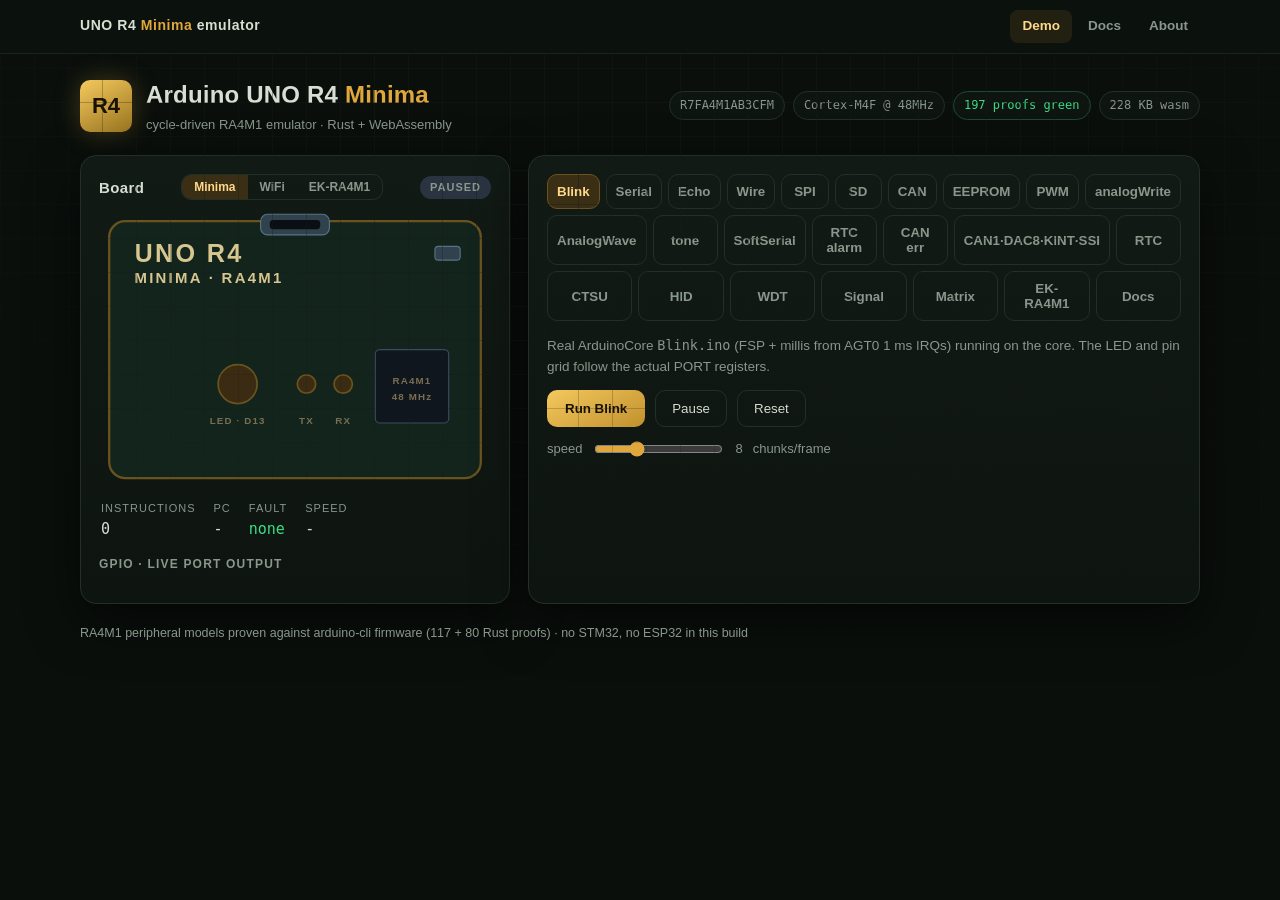
==== commit 91ea7e59: "Demo: board picker (Minima/WiFi-parked/EK), Signal tab (OPAMP+ADC+Serial1+IRQ), docs firmware-source" ====
--- a/demo/index.html
+++ b/demo/index.html
@@ -40,7 +40,7 @@
   <section class="card board-card">
     <div class="card-title">Board
       <span class="seg" role="group" aria-label="board target">
-        <button id="tgt-minima" class="seg-btn active">Minima</button><button id="tgt-ek" class="seg-btn">EK-RA4M1</button>
+        <button id="tgt-minima" class="seg-btn active">Minima</button><button id="tgt-wifi" class="seg-btn">WiFi</button><button id="tgt-ek" class="seg-btn">EK-RA4M1</button>
       </span>
       <span id="run-state" class="state paused">paused</span></div>
     <div class="board-wrap">
@@ -111,6 +111,7 @@
       <button class="tab" data-tab="ctsu" role="tab">CTSU</button>
       <button class="tab" data-tab="hid" role="tab">HID</button>
       <button class="tab" data-tab="wdt" role="tab">WDT</button>
+      <button class="tab" data-tab="signal" role="tab">Signal</button>
       <button class="tab" data-tab="matrix" role="tab">Matrix</button>
       <button class="tab" data-tab="ek" role="tab">EK-RA4M1</button>
       <button class="tab" data-tab="docs" role="tab">Docs</button>
@@ -303,6 +304,20 @@
       </div>
       <ol id="wdt-steps" class="enum"></ol>
       <div id="wdt-verdict" class="term small"></div>
+    </div>
+
+    <div class="tabpane" id="pane-signal">
+      <p class="desc">Interrupt and analog signal chain on real Arduino APIs: press the virtual button (IRQ0 falling edge lights D13 via <span class="mono">attachInterrupt</span>), ping <span class="mono">Serial1</span> (SCI2 loopback), and watch the OPAMP follower and ADC readings live.</p>
+      <div class="row">
+        <button id="btn-signal-run" class="btn-acc">Run signal demo</button>
+        <button id="btn-signal-press" class="btn-ghost">Press button (IRQ0)</button>
+      </div>
+      <div class="row">
+        <input id="signal-in" class="textin" placeholder="type bytes for Serial1 echo…" maxlength="60">
+        <button id="btn-signal-send" class="btn-acc">Send</button>
+      </div>
+      <ol id="signal-steps" class="enum"></ol>
+      <div id="signal-verdict" class="term small"></div>
     </div>
 
     <div class="tabpane" id="pane-matrix">
--- a/demo/styles.css
+++ b/demo/styles.css
@@ -135,6 +135,7 @@
   background: transparent; color: var(--dim); font-weight: 700; cursor: pointer;
 }
 .tab.active { background: #3a2f14; color: var(--brass-hi); border-color: var(--brass-dim); }
+.tab:disabled { opacity: .38; cursor: not-allowed; }
 .tabpane { display: none; }
 .tabpane.active { display: block; }
 .desc { color: var(--dim); font-size: 13.5px; margin: 0 0 12px; }
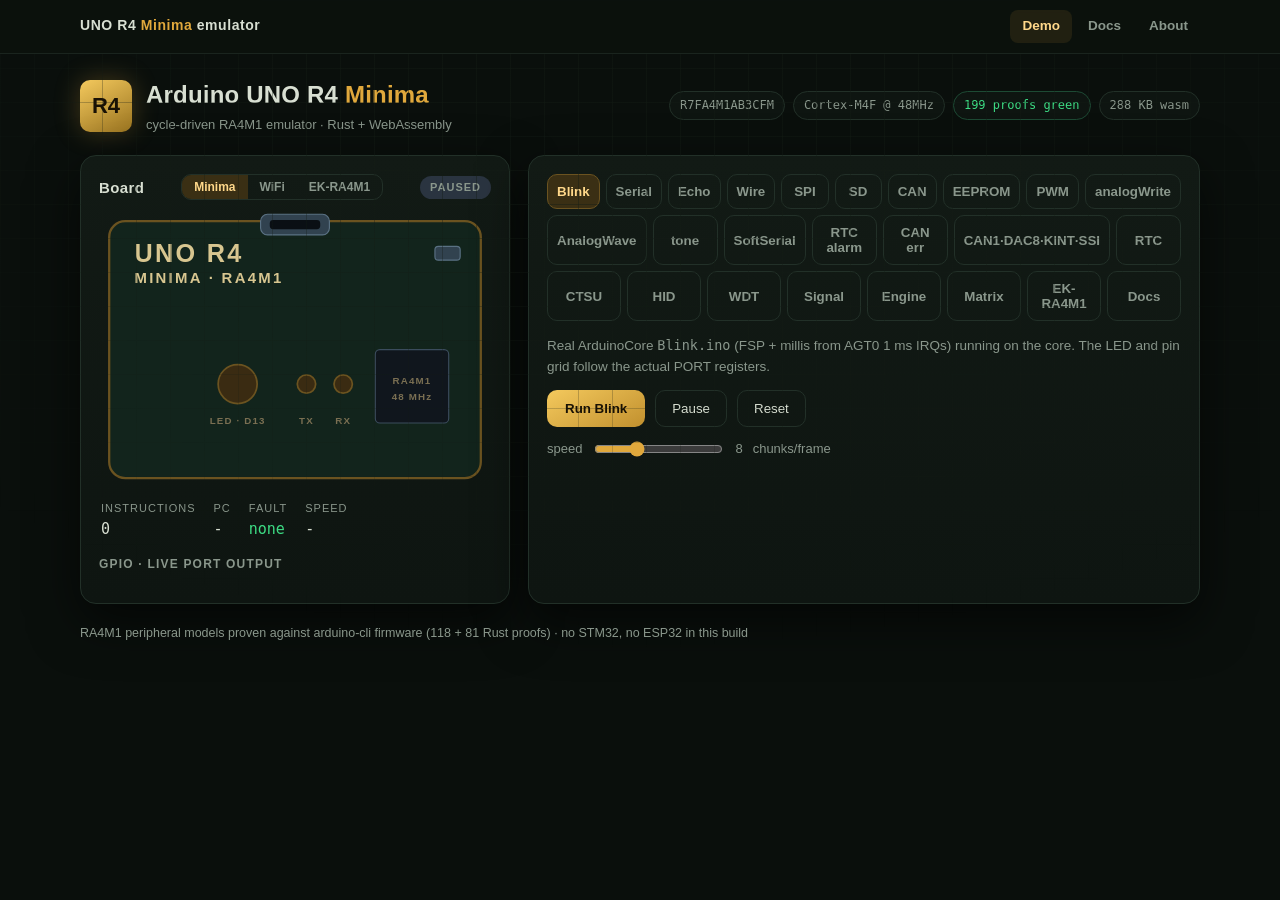
==== commit 4c0bf828: "USB MSC mock chip (BOT+SCSI over bulk pipes) + Engine demo tab, 118+81 green" ====
--- a/demo/index.html
+++ b/demo/index.html
@@ -31,8 +31,8 @@
   <div class="badges">
     <span class="badge">R7FA4M1AB3CFM</span>
     <span class="badge">Cortex-M4F @ 48MHz</span>
-    <span class="badge ok">197 proofs green</span>
-    <span class="badge" id="wasm-size">228 KB wasm</span>
+    <span class="badge ok">199 proofs green</span>
+    <span class="badge" id="wasm-size">288 KB wasm</span>
   </div>
 </header>
 
@@ -112,6 +112,7 @@
       <button class="tab" data-tab="hid" role="tab">HID</button>
       <button class="tab" data-tab="wdt" role="tab">WDT</button>
       <button class="tab" data-tab="signal" role="tab">Signal</button>
+      <button class="tab" data-tab="engine" role="tab">Engine</button>
       <button class="tab" data-tab="matrix" role="tab">Matrix</button>
       <button class="tab" data-tab="ek" role="tab">EK-RA4M1</button>
       <button class="tab" data-tab="docs" role="tab">Docs</button>
@@ -318,6 +319,15 @@
       </div>
       <ol id="signal-steps" class="enum"></ol>
       <div id="signal-verdict" class="term small"></div>
+    </div>
+
+    <div class="tabpane" id="pane-engine">
+      <p class="desc">Engine room: six proofs that never need the Serial monitor. Each boots its real firmware and reads the verdict off the virtual wire or pins — CAN loopback, CAN errors, DTC-driven DAC samples, Wire EEPROM, SPI loopback, and USB suspend/resume callbacks.</p>
+      <div class="row">
+        <button id="btn-engine-run" class="btn-acc">Run engine proofs</button>
+      </div>
+      <ol id="engine-steps" class="enum"></ol>
+      <div id="engine-verdict" class="term small"></div>
     </div>
 
     <div class="tabpane" id="pane-matrix">
@@ -358,7 +368,7 @@
 </main>
 
 <footer>
-  <span>RA4M1 peripheral models proven against arduino-cli firmware (117 + 80 Rust proofs) &middot; no STM32, no ESP32 in this build</span>
+  <span>RA4M1 peripheral models proven against arduino-cli firmware (118 + 81 Rust proofs) &middot; no STM32, no ESP32 in this build</span>
 </footer>
 
 <script type="module" src="app.js"></script>
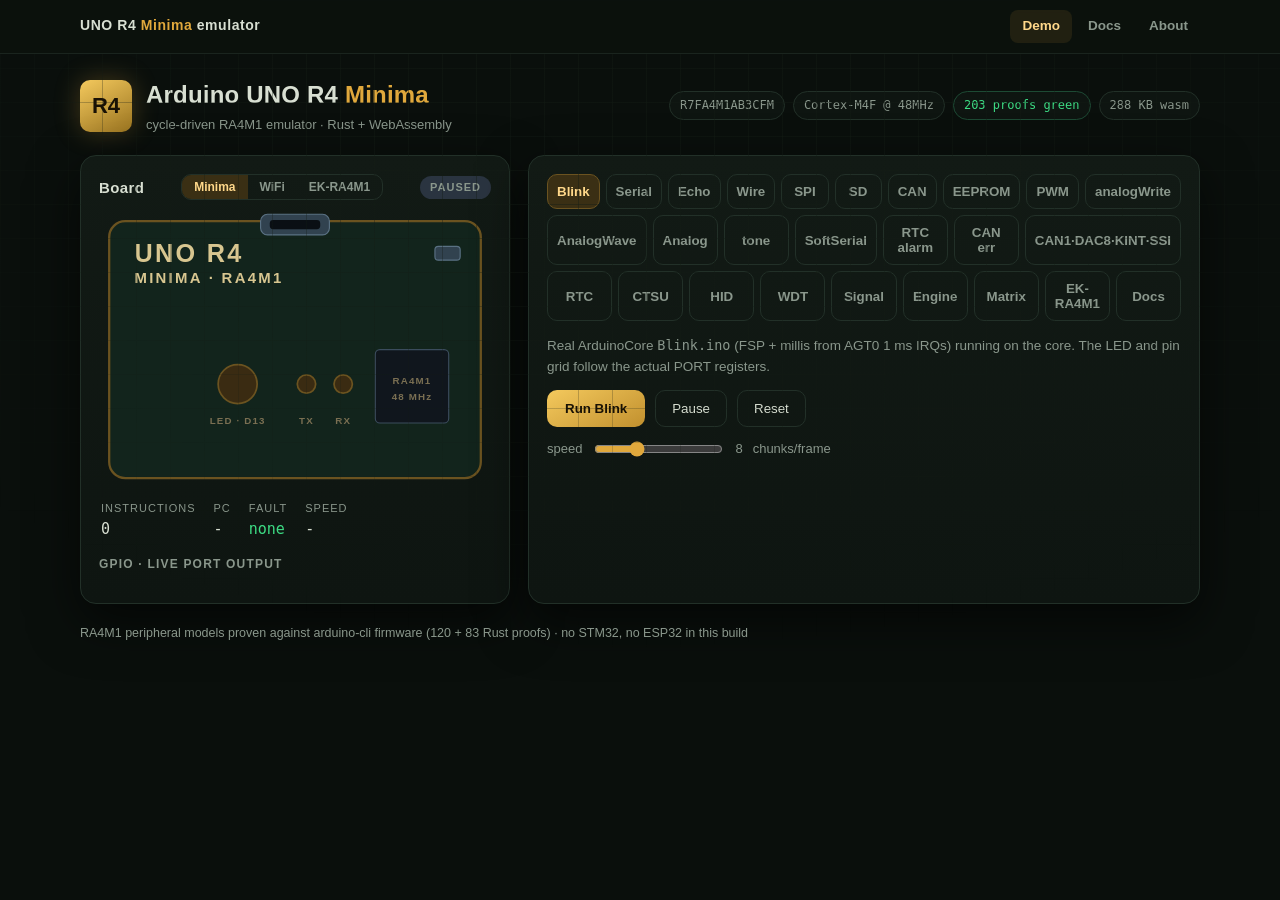
==== commit 5dab5b37: "Settle PCNTR1 halves (PDR-low) + r4analog/r4mtx firmware proofs + Analog tab + matrix-heart runner, " ====
--- a/demo/index.html
+++ b/demo/index.html
@@ -31,7 +31,7 @@
   <div class="badges">
     <span class="badge">R7FA4M1AB3CFM</span>
     <span class="badge">Cortex-M4F @ 48MHz</span>
-    <span class="badge ok">199 proofs green</span>
+    <span class="badge ok">203 proofs green</span>
     <span class="badge" id="wasm-size">288 KB wasm</span>
   </div>
 </header>
@@ -102,6 +102,7 @@
       <button class="tab" data-tab="pwm" role="tab">PWM</button>
       <button class="tab" data-tab="aw" role="tab">analogWrite</button>
       <button class="tab" data-tab="aws" role="tab">AnalogWave</button>
+      <button class="tab" data-tab="analog" role="tab">Analog</button>
       <button class="tab" data-tab="tone" role="tab">tone</button>
       <button class="tab" data-tab="sser" role="tab">SoftSerial</button>
       <button class="tab" data-tab="rtcalm" role="tab">RTC alarm</button>
@@ -224,6 +225,16 @@
       <div id="aws-verdict" class="term small"></div>
     </div>
 
+    <div class="tabpane" id="pane-analog">
+      <p class="desc">Real ArduinoCore <span class="mono">analogRead(A0)</span> (ADC ch9, 14-bit) → <span class="mono">analogWrite(DAC, v &gt;&gt; 2)</span> (DAC12, 12-bit) + D13 threshold at <span class="mono">v &gt; 100</span>. Drag the slider mid-run — the firmware re-samples every <span class="mono">delay(50)</span> loop, no reboot needed. ADDR9 / DADR0 / LED below are the verdict.</p>
+      <div class="row">
+        <button id="btn-analog-run" class="btn-acc">Run Analog demo</button>
+      </div>
+      <label class="slider">A0 stimulus <input id="analog-in" type="range" min="0" max="16383" value="2048"> <span id="analog-v">2048</span> / 16383</label>
+      <ol id="analog-steps" class="enum"></ol>
+      <div id="analog-verdict" class="term small"></div>
+    </div>
+
     <div class="tabpane" id="pane-tone">
       <p class="desc">Real ArduinoCore <span class="mono">tone(LED_BUILTIN, 440)</span>: an FspTimer in PERIODIC mode toggles D13 from its overflow IRQ. The LED and grid cell follow live — the toggle is the verdict.</p>
       <div class="row">
@@ -331,9 +342,10 @@
     </div>
 
     <div class="tabpane" id="pane-matrix">
-      <p class="desc">12&times;8 LED matrix, charlieplexed on real GPIO (the same 11 pins as hardware): the sketch multiplexes a smiley faster than the eye. The grid below accumulates lit LEDs with persistence — like vision does. No panel on Minima; the pattern is the verdict.</p>
+      <p class="desc">12&times;8 LED matrix, charlieplexed on real GPIO (the same 11 pins as hardware): the bare-metal sketch multiplexes a smiley faster than the eye, and the Arduino-lib sketch multiplexes the big heart (WiFi-fqbn build, same RA4M1 silicon — matrix pins D28–D38 exist only in the WiFi <span class="mono">g_pin_cfg</span>). The grid below accumulates lit LEDs with persistence — like vision does. No panel on Minima; the pattern is the verdict.</p>
       <div class="row">
         <button id="btn-matrix-run" class="btn-acc">Run Matrix demo</button>
+        <button id="btn-mtx-run" class="btn-acc">Run heart demo</button>
       </div>
       <div id="matrix-grid" class="matrix-grid"></div>
       <ol id="matrix-steps" class="enum"></ol>
@@ -368,7 +380,7 @@
 </main>
 
 <footer>
-  <span>RA4M1 peripheral models proven against arduino-cli firmware (118 + 81 Rust proofs) &middot; no STM32, no ESP32 in this build</span>
+  <span>RA4M1 peripheral models proven against arduino-cli firmware (120 + 83 Rust proofs) &middot; no STM32, no ESP32 in this build</span>
 </footer>
 
 <script type="module" src="app.js"></script>
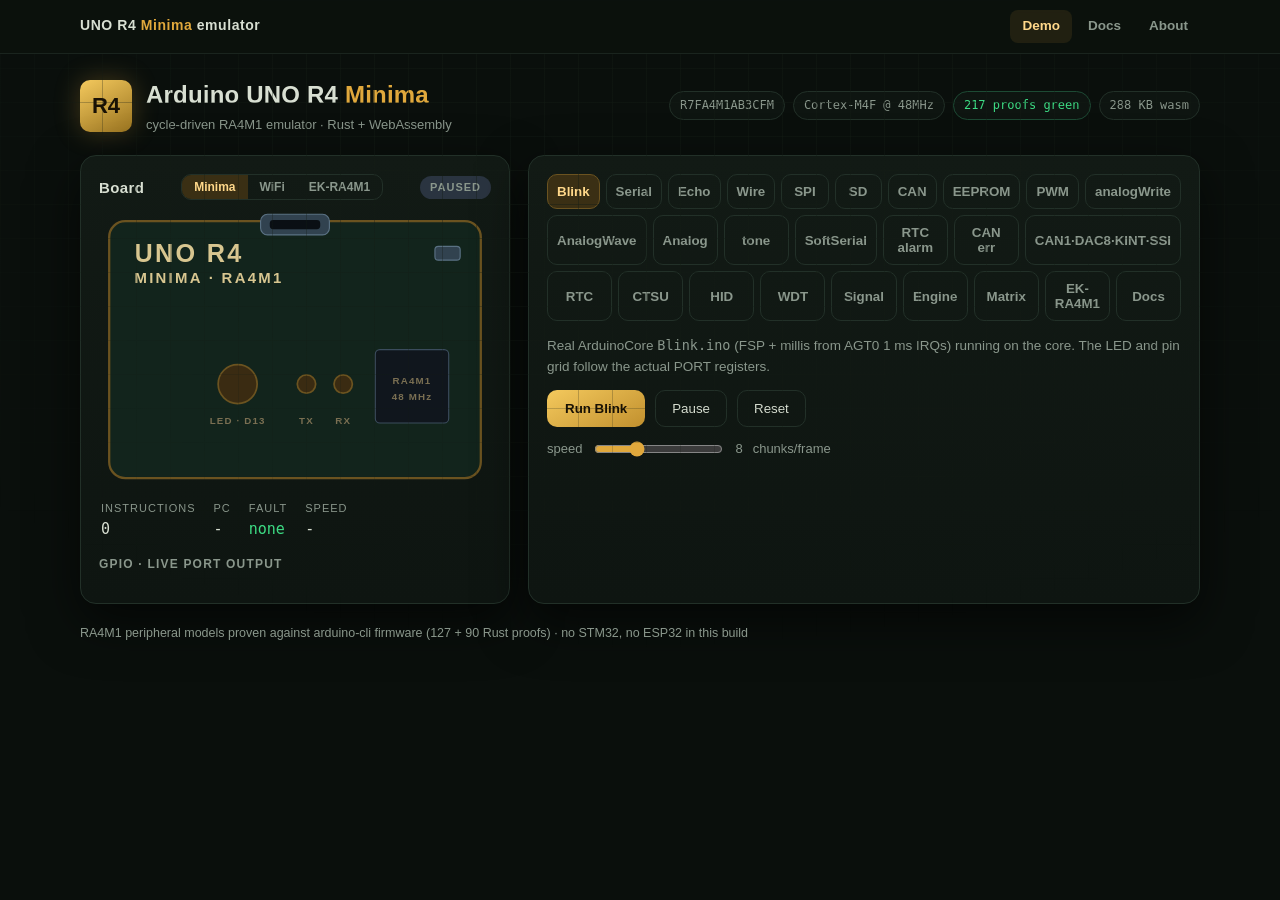
==== commit df69d06d: "OpenHW component API: board_info/gpio/CAN/SSI/SPI/I2C/DMA/polls + UnoR4Minima board class, 127+90 gr" ====
--- a/demo/index.html
+++ b/demo/index.html
@@ -31,7 +31,7 @@
   <div class="badges">
     <span class="badge">R7FA4M1AB3CFM</span>
     <span class="badge">Cortex-M4F @ 48MHz</span>
-    <span class="badge ok">203 proofs green</span>
+    <span class="badge ok">217 proofs green</span>
     <span class="badge" id="wasm-size">288 KB wasm</span>
   </div>
 </header>
@@ -380,7 +380,7 @@
 </main>
 
 <footer>
-  <span>RA4M1 peripheral models proven against arduino-cli firmware (120 + 83 Rust proofs) &middot; no STM32, no ESP32 in this build</span>
+  <span>RA4M1 peripheral models proven against arduino-cli firmware (127 + 90 Rust proofs) &middot; no STM32, no ESP32 in this build</span>
 </footer>
 
 <script type="module" src="app.js"></script>
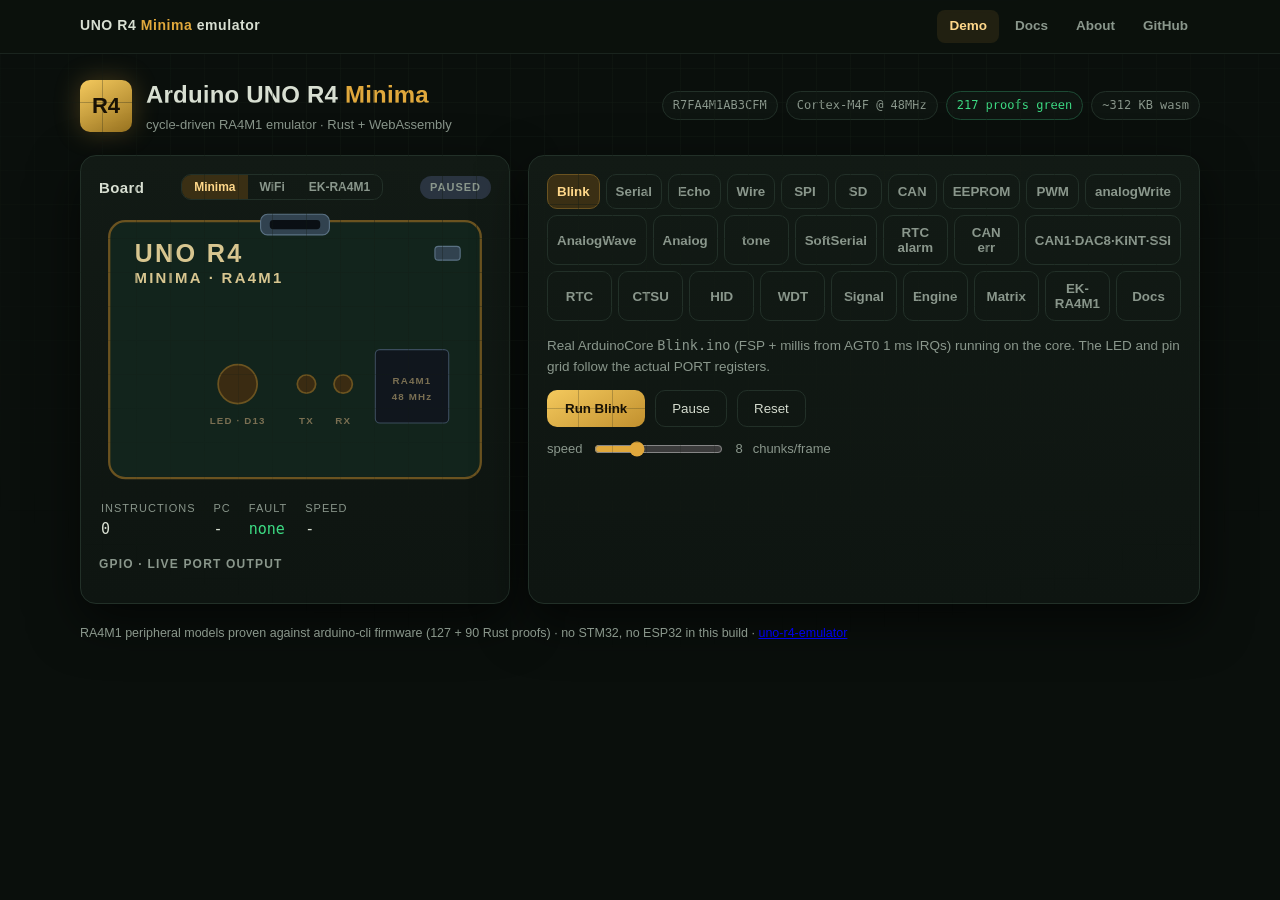
==== commit ec8bb487: "Repo rename to uno-r4-emulator: GitHub links in web UI, npm package name, publish workflow" ====
--- a/demo/index.html
+++ b/demo/index.html
@@ -17,6 +17,7 @@
       <a href="index.html" aria-current="page">Demo</a>
       <a href="docs.html">Docs</a>
       <a href="about.html">About</a>
+      <a href="https://github.com/danish9661/uno-r4-emulator">GitHub</a>
     </div>
   </div>
 </nav>
@@ -32,7 +33,7 @@
     <span class="badge">R7FA4M1AB3CFM</span>
     <span class="badge">Cortex-M4F @ 48MHz</span>
     <span class="badge ok">217 proofs green</span>
-    <span class="badge" id="wasm-size">288 KB wasm</span>
+    <span class="badge" id="wasm-size">~312 KB wasm</span>
   </div>
 </header>
 
@@ -380,7 +381,7 @@
 </main>
 
 <footer>
-  <span>RA4M1 peripheral models proven against arduino-cli firmware (127 + 90 Rust proofs) &middot; no STM32, no ESP32 in this build</span>
+  <span>RA4M1 peripheral models proven against arduino-cli firmware (127 + 90 Rust proofs) &middot; no STM32, no ESP32 in this build &middot; <a href="https://github.com/danish9661/uno-r4-emulator">uno-r4-emulator</a></span>
 </footer>
 
 <script type="module" src="app.js"></script>
